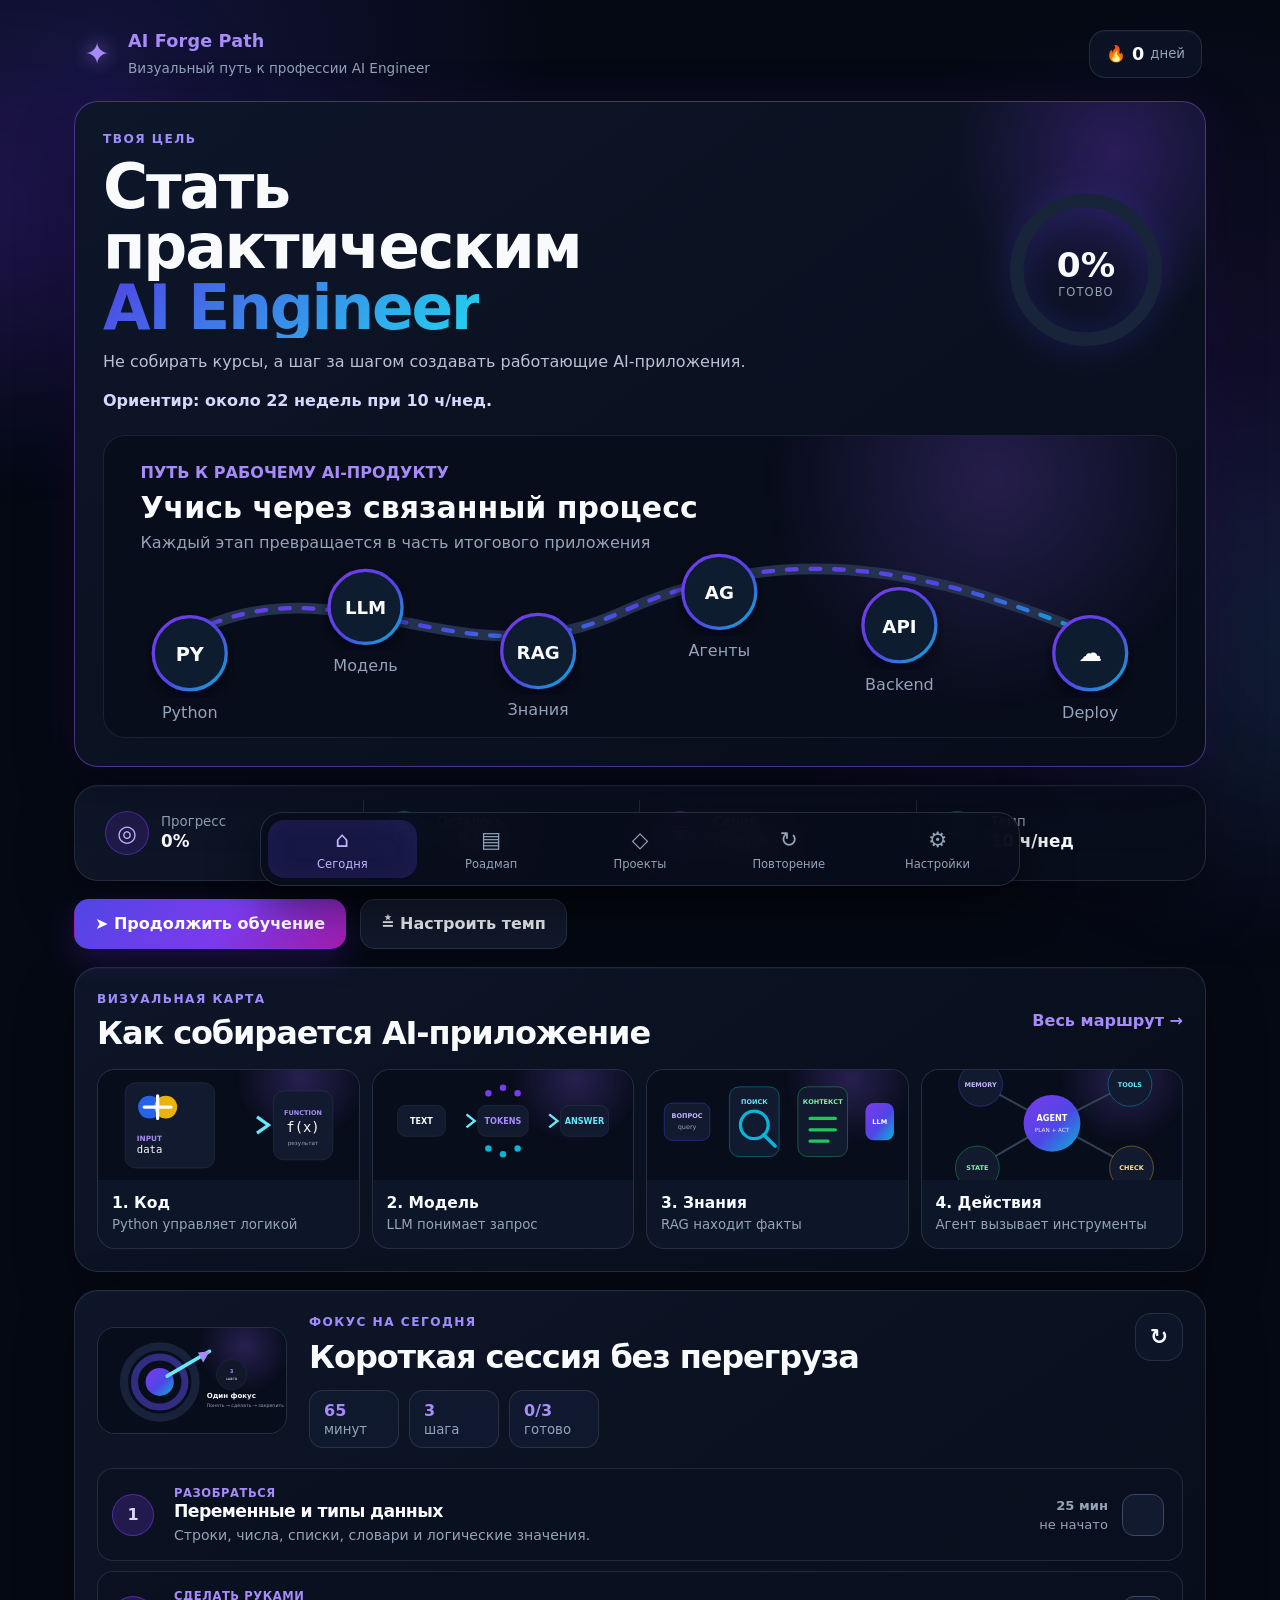
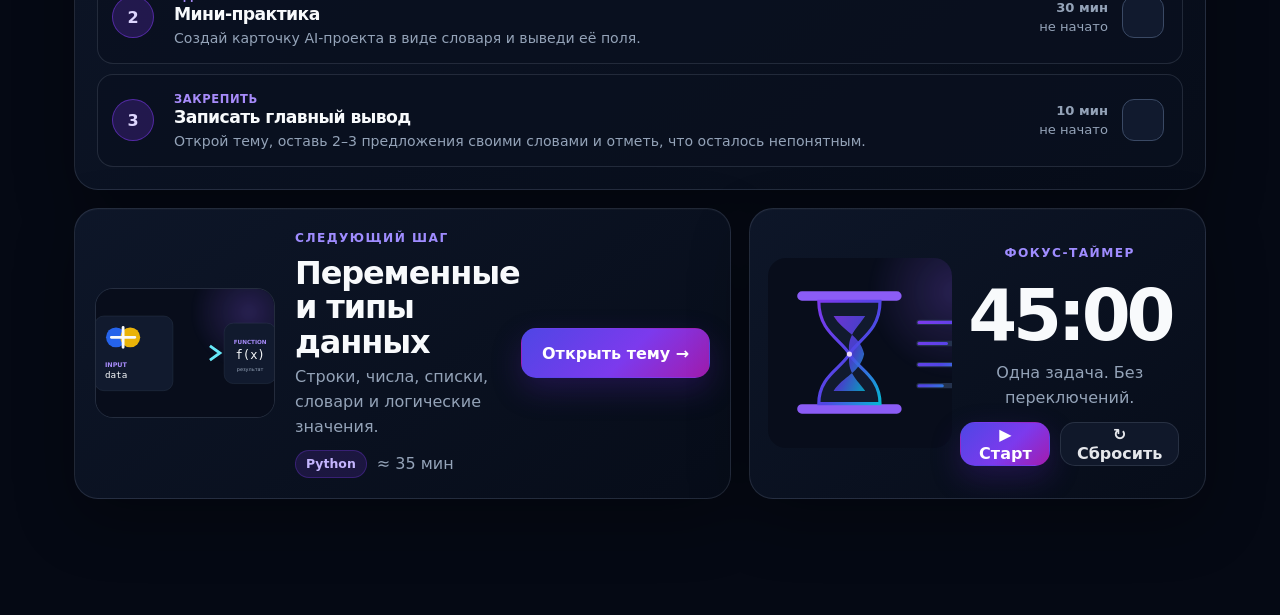
==== index.html @ f365aa96 "Add files via upload" ====
<!doctype html>
<html lang="ru">
<head>
  <meta charset="utf-8" />
  <meta name="viewport" content="width=device-width, initial-scale=1, viewport-fit=cover" />
  <meta name="theme-color" content="#070b16" />
  <meta name="description" content="AI Forge Path — визуальная PWA-система обучения AI Engineer: понятные схемы, практика, проекты и прогресс." />
  <meta name="color-scheme" content="dark" />
  <link rel="manifest" href="manifest.json" />
  <link rel="icon" href="icons/icon-192.png" />
  <link rel="apple-touch-icon" href="icons/icon-192.png" />
  <link rel="stylesheet" href="styles.css" />
  <title>AI Forge Path</title>
</head>
<body>
  <div class="ambient ambient-one"></div>
  <div class="ambient ambient-two"></div>

  <div class="app-shell">
    <header class="topbar">
      <div class="brand-lockup">
        <span class="brand-mark" aria-hidden="true">✦</span>
        <div>
          <p class="brand-name">AI Forge Path</p>
          <p class="brand-subtitle">Визуальный путь к профессии AI Engineer</p>
        </div>
      </div>
      <div class="topbar-actions">
        <div class="streak-badge"><span aria-hidden="true">🔥</span><strong id="topStreakValue">0</strong><small>дней</small></div>
        <button id="installBtn" class="icon-btn hidden" type="button" aria-label="Установить приложение" title="Установить приложение">↓</button>
      </div>
    </header>

    <main>
      <section id="dashboard" class="view active" aria-labelledby="dashboardTitle">
        <article class="card hero-card">
          <div class="hero-top">
            <div class="hero-copy">
              <p class="eyebrow">ТВОЯ ЦЕЛЬ</p>
              <h1 id="dashboardTitle">Стать практическим <span>AI Engineer</span></h1>
              <p>Не собирать курсы, а шаг за шагом создавать работающие AI-приложения.</p>
              <p id="paceEstimate" class="pace-estimate"></p>
            </div>
            <div class="progress-orbit" aria-label="Общий прогресс">
              <svg viewBox="0 0 120 120" role="img" aria-hidden="true">
                <defs><linearGradient id="orbitGradient"><stop stop-color="#8b5cf6"/><stop offset="1" stop-color="#22d3ee"/></linearGradient></defs>
                <circle class="orbit-bg" cx="60" cy="60" r="50"></circle>
                <circle id="orbitProgress" class="orbit-progress" cx="60" cy="60" r="50"></circle>
              </svg>
              <div class="orbit-text"><strong id="overallProgress">0%</strong><span>готово</span></div>
            </div>
          </div>
          <figure class="hero-visual infographic-frame">
            <img src="assets/infographics/hero-path.svg" alt="Схема пути: Python, LLM, RAG, агенты, API и деплой" />
          </figure>
        </article>

        <section class="stats-card card" aria-label="Статистика обучения">
          <div class="stat"><span class="stat-icon violet">◎</span><span><small>Прогресс</small><strong id="progressStatValue">0%</strong></span></div>
          <div class="stat"><span class="stat-icon cyan">◷</span><span><small>Осталось</small><strong id="remainingHoursValue">≈ 220 ч</strong></span></div>
          <div class="stat"><span class="stat-icon magenta">▣</span><span><small>Серия</small><strong id="streakValue">0 дней</strong></span></div>
          <div class="stat"><span class="stat-icon green">⌁</span><span><small>Темп</small><strong id="weeklyPaceValue">10 ч/нед</strong></span></div>
        </section>

        <div class="hero-actions">
          <button id="continueBtn" class="btn btn-primary" type="button"><span aria-hidden="true">➤</span> Продолжить обучение</button>
          <button id="openSettingsBtn" class="btn btn-secondary" type="button"><span aria-hidden="true">≛</span> Настроить темп</button>
        </div>

        <section class="visual-overview card" aria-labelledby="visualOverviewTitle">
          <div class="section-heading compact">
            <div><p class="eyebrow">ВИЗУАЛЬНАЯ КАРТА</p><h2 id="visualOverviewTitle">Как собирается AI-приложение</h2></div>
            <button class="text-btn" data-go-view="roadmap" type="button">Весь маршрут →</button>
          </div>
          <div class="concept-strip">
            <button class="concept-card" data-stage-open="python" type="button"><img src="assets/infographics/python.svg" alt="Схема Python"/><span><strong>1. Код</strong><small>Python управляет логикой</small></span></button>
            <button class="concept-card" data-stage-open="llm" type="button"><img src="assets/infographics/llm.svg" alt="Схема работы LLM"/><span><strong>2. Модель</strong><small>LLM понимает запрос</small></span></button>
            <button class="concept-card" data-stage-open="rag" type="button"><img src="assets/infographics/rag.svg" alt="Схема RAG"/><span><strong>3. Знания</strong><small>RAG находит факты</small></span></button>
            <button class="concept-card" data-stage-open="agents" type="button"><img src="assets/infographics/agents.svg" alt="Схема AI-агента"/><span><strong>4. Действия</strong><small>Агент вызывает инструменты</small></span></button>
          </div>
        </section>

        <section class="focus-section card" aria-labelledby="focusTitle">
          <div class="focus-intro">
            <img src="assets/infographics/focus-target.svg" alt="Мишень: понять, сделать и закрепить" />
            <div>
              <p class="eyebrow">ФОКУС НА СЕГОДНЯ</p>
              <h2 id="focusTitle">Короткая сессия без перегруза</h2>
              <div class="focus-metrics">
                <span><b id="todayMinutesValue">45</b><small>минут</small></span>
                <span><b id="todayStepsValue">3</b><small>шага</small></span>
                <span><b id="todayDoneValue">0/3</b><small>готово</small></span>
              </div>
            </div>
            <button id="refreshPlanBtn" class="icon-btn refresh-btn" type="button" aria-label="Обновить план" title="Обновить план">↻</button>
          </div>
          <div id="todayPlan" class="task-list" aria-live="polite"></div>
        </section>

        <div class="dashboard-grid">
          <article class="card next-card">
            <div class="next-visual"><img id="nextTopicImage" src="assets/infographics/python.svg" alt="Инфографика следующего этапа" /></div>
            <div class="next-copy">
              <p class="eyebrow">СЛЕДУЮЩИЙ ШАГ</p>
              <h2 id="nextTopicTitle">Загрузка…</h2>
              <p id="nextTopicSummary"></p>
              <div class="meta-row"><span id="nextTopicStage" class="pill"></span><span id="nextTopicEstimate" class="muted"></span></div>
            </div>
            <button id="nextTopicBtn" class="btn btn-primary" type="button">Открыть тему →</button>
          </article>

          <article class="card timer-card">
            <img src="assets/infographics/timer-hourglass.svg" alt="Визуальный фокус-таймер" />
            <div class="timer-content">
              <p class="eyebrow">ФОКУС-ТАЙМЕР</p>
              <div id="timerDisplay" class="timer-display">45:00</div>
              <p class="muted">Одна задача. Без переключений.</p>
              <div class="timer-actions"><button id="timerStartBtn" class="btn btn-primary" type="button">▶ Старт</button><button id="timerResetBtn" class="btn btn-secondary" type="button">↻ Сбросить</button></div>
            </div>
          </article>
        </div>
      </section>

      <section id="roadmap" class="view" aria-labelledby="roadmapTitle">
        <div class="section-heading sticky-heading">
          <div><p class="eyebrow">11 ЭТАПОВ · 55 ТЕМ</p><h1 id="roadmapTitle">Учебный маршрут</h1><p class="section-copy">Каждый этап сначала показан схемой, затем закрепляется практикой.</p></div>
          <div class="segmented" role="group" aria-label="Режим обучения"><button class="mode-btn active" data-mode="sequential" type="button">По порядку</button><button class="mode-btn" data-mode="project" type="button">Через проекты</button></div>
        </div>
        <div id="roadmapList" class="roadmap-list"></div>
      </section>

      <section id="projects" class="view" aria-labelledby="projectsTitle">
        <div class="section-heading">
          <div><p class="eyebrow">ПОРТФОЛИО</p><h1 id="projectsTitle">6 проектов вместо бесконечной теории</h1><p class="section-copy">Проект считается готовым, когда его можно показать, запустить и объяснить.</p></div>
        </div>
        <figure class="projects-banner infographic-frame"><img src="assets/infographics/projects.svg" alt="Примеры проектов: чат-бот, PDF RAG и AI-агент" /></figure>
        <div id="projectsGrid" class="project-grid"></div>
      </section>

      <section id="review" class="view" aria-labelledby="reviewTitle">
        <div class="section-heading"><div><p class="eyebrow">ЗАКРЕПЛЕНИЕ</p><h1 id="reviewTitle">Быстрая проверка знаний</h1><p class="section-copy">Короткие вопросы помогают увидеть, что уже понятно, а что нужно повторить.</p></div></div>
        <article id="quizCard" class="card quiz-card"></article>
        <article class="card notes-overview"><div class="section-heading compact"><div><p class="eyebrow">МОИ ЗАМЕТКИ</p><h2>Главные выводы своими словами</h2></div></div><div id="notesList" class="notes-list"></div></article>
      </section>

      <section id="settings" class="view" aria-labelledby="settingsTitle">
        <div class="section-heading"><div><p class="eyebrow">ПЕРСОНАЛИЗАЦИЯ</p><h1 id="settingsTitle">Темп и данные</h1></div></div>
        <div class="settings-grid">
          <article class="card form-card">
            <label for="weeklyHours">Часов в неделю</label><div class="range-row"><input id="weeklyHours" type="range" min="3" max="25" step="1" /><strong id="weeklyHoursValue">10 ч</strong></div>
            <label for="sessionLength">Длина учебной сессии</label><select id="sessionLength"><option value="25">25 минут</option><option value="45">45 минут</option><option value="60">60 минут</option><option value="90">90 минут</option></select>
            <label for="learningGoal">Главный результат</label><select id="learningGoal"><option value="builder">Самостоятельно собирать AI-приложения</option><option value="job">Подготовиться к работе AI Engineer</option><option value="automation">Автоматизировать бизнес-процессы</option><option value="freelance">Выполнять коммерческие AI-заказы</option></select>
            <button id="saveSettingsBtn" class="btn btn-primary full" type="button">Сохранить настройки</button>
          </article>
          <article class="card data-card"><p class="eyebrow">РЕЗЕРВНАЯ КОПИЯ</p><h2>Прогресс хранится на устройстве</h2><p class="muted">Экспортируй данные, чтобы перенести их на другой телефон или компьютер.</p><div class="stacked-actions"><button id="exportBtn" class="btn btn-secondary full" type="button">Экспортировать прогресс</button><label class="btn btn-secondary full file-label">Импортировать прогресс<input id="importInput" type="file" accept="application/json" hidden /></label><button id="resetBtn" class="btn btn-danger full" type="button">Сбросить всё</button></div></article>
        </div>
      </section>
    </main>

    <nav class="bottom-nav" aria-label="Главная навигация">
      <button class="nav-btn active" data-view="dashboard" type="button"><span>⌂</span><small>Сегодня</small></button>
      <button class="nav-btn" data-view="roadmap" type="button"><span>▤</span><small>Роадмап</small></button>
      <button class="nav-btn" data-view="projects" type="button"><span>◇</span><small>Проекты</small></button>
      <button class="nav-btn" data-view="review" type="button"><span>↻</span><small>Повторение</small></button>
      <button class="nav-btn" data-view="settings" type="button"><span>⚙</span><small>Настройки</small></button>
    </nav>
  </div>

  <dialog id="topicDialog" class="topic-dialog"><form method="dialog"><button class="dialog-close" value="close" aria-label="Закрыть">×</button></form><div id="topicDialogContent"></div></dialog>
  <div id="toast" class="toast" role="status" aria-live="polite"></div>
  <script src="app.js" defer></script>
</body>
</html>
---- styles.css ----
:root {
  color-scheme: dark;
  --bg: #050914;
  --bg-soft: #080d1b;
  --surface: rgba(12, 19, 35, 0.92);
  --surface-strong: #0d1528;
  --surface-2: #111b31;
  --surface-3: #17223a;
  --text: #f8fafc;
  --muted: #94a3b8;
  --muted-strong: #b8c2d4;
  --line: rgba(148, 163, 184, 0.18);
  --line-strong: rgba(139, 92, 246, 0.44);
  --primary: #7c3aed;
  --primary-light: #a78bfa;
  --indigo: #4f46e5;
  --cyan: #22d3ee;
  --green: #22c55e;
  --yellow: #fbbf24;
  --danger: #fb7185;
  --gradient: linear-gradient(135deg, #4f46e5 0%, #7c3aed 56%, #a21caf 100%);
  --gradient-cyan: linear-gradient(135deg, #4f46e5, #22d3ee);
  --shadow: 0 22px 60px rgba(0, 0, 0, 0.32);
  --glow: 0 0 46px rgba(124, 58, 237, 0.18);
  --radius-xl: 30px;
  --radius-lg: 24px;
  --radius-md: 18px;
  --safe-bottom: env(safe-area-inset-bottom, 0px);
}

* { box-sizing: border-box; }
html { scroll-behavior: smooth; background: var(--bg); }
body {
  margin: 0;
  min-width: 320px;
  min-height: 100vh;
  background:
    radial-gradient(circle at 8% 3%, rgba(79, 70, 229, 0.18), transparent 28rem),
    radial-gradient(circle at 92% 22%, rgba(124, 58, 237, 0.14), transparent 30rem),
    var(--bg);
  color: var(--text);
  font-family: Inter, ui-sans-serif, system-ui, -apple-system, BlinkMacSystemFont, "Segoe UI", sans-serif;
  -webkit-font-smoothing: antialiased;
}
button, input, select, textarea { font: inherit; }
button { color: inherit; }
img { display: block; max-width: 100%; }
button:focus-visible, input:focus-visible, select:focus-visible, textarea:focus-visible, [tabindex]:focus-visible {
  outline: 3px solid rgba(34, 211, 238, 0.62);
  outline-offset: 3px;
}

.ambient { position: fixed; pointer-events: none; filter: blur(80px); opacity: .22; z-index: 0; }
.ambient-one { width: 260px; height: 260px; background: #5b21b6; top: 10%; left: -130px; }
.ambient-two { width: 320px; height: 320px; background: #164e63; top: 55%; right: -180px; }

.app-shell { position: relative; z-index: 1; width: min(1180px, 100%); margin: 0 auto; padding: 20px 24px calc(116px + var(--safe-bottom)); }
.topbar { display: flex; align-items: center; justify-content: space-between; gap: 16px; padding: 8px 4px 22px; }
.brand-lockup, .topbar-actions, .hero-actions, .timer-actions, .meta-row, .range-row { display: flex; align-items: center; }
.brand-lockup { gap: 12px; }
.brand-mark { display: grid; place-items: center; width: 38px; height: 38px; color: var(--primary-light); font-size: 30px; text-shadow: 0 0 18px rgba(167, 139, 250, .8); }
.brand-name { margin: 0; color: var(--primary-light); font-weight: 900; font-size: 1.1rem; letter-spacing: .01em; }
.brand-subtitle { margin: 3px 0 0; color: var(--muted); font-size: .85rem; }
.topbar-actions { gap: 10px; }
.streak-badge { display: flex; align-items: center; gap: 6px; min-height: 48px; padding: 0 16px; border: 1px solid var(--line); border-radius: 16px; background: rgba(13, 21, 40, .82); box-shadow: inset 0 1px rgba(255,255,255,.03); }
.streak-badge strong { font-size: 1.1rem; }
.streak-badge small { color: var(--muted); }
.icon-btn { display: grid; place-items: center; width: 48px; height: 48px; padding: 0; border: 1px solid var(--line); border-radius: 16px; background: var(--surface-strong); cursor: pointer; font-weight: 900; font-size: 1.35rem; transition: .2s ease; }
.icon-btn:hover { border-color: var(--line-strong); transform: translateY(-1px); }
.hidden { display: none !important; }

.view { display: none; animation: view-in .28s ease both; }
.view.active { display: block; }
@keyframes view-in { from { opacity: 0; transform: translateY(8px); } to { opacity: 1; transform: none; } }

.card { border: 1px solid var(--line); background: linear-gradient(145deg, rgba(14, 23, 42, .96), rgba(7, 13, 26, .96)); border-radius: var(--radius-lg); box-shadow: var(--shadow), inset 0 1px rgba(255,255,255,.025); }
.hero-card { position: relative; overflow: hidden; padding: 28px; border-color: rgba(139, 92, 246, .48); box-shadow: var(--shadow), 0 0 48px rgba(124, 58, 237, .11); }
.hero-card::after { content: ""; position: absolute; right: -80px; top: -120px; width: 340px; height: 340px; background: radial-gradient(circle, rgba(124,58,237,.28), transparent 68%); pointer-events: none; }
.hero-top { position: relative; z-index: 1; display: grid; grid-template-columns: minmax(0,1fr) 174px; gap: 24px; align-items: center; }
.hero-copy { max-width: 660px; }
.eyebrow { margin: 0 0 8px; color: #9f8cff; font-size: .76rem; font-weight: 900; letter-spacing: .12em; text-transform: uppercase; }
h1, h2, h3, p { overflow-wrap: anywhere; }
h1, h2, h3 { margin-top: 0; letter-spacing: -.035em; }
h1 { margin-bottom: 12px; font-size: clamp(2rem, 4.8vw, 4.35rem); line-height: .98; }
h1 span { display: inline-block; background: var(--gradient-cyan); -webkit-background-clip: text; background-clip: text; color: transparent; }
h2 { margin-bottom: 10px; font-size: clamp(1.45rem, 2.5vw, 2.2rem); line-height: 1.08; }
h3 { margin-bottom: 8px; font-size: 1.08rem; }
p { line-height: 1.55; }
.hero-copy > p:not(.eyebrow) { margin: 0; color: var(--muted-strong); font-size: 1rem; }
.pace-estimate { margin-top: 14px !important; color: #d8d8ff !important; font-weight: 750; }
.progress-orbit { position: relative; width: 166px; aspect-ratio: 1; z-index: 1; }
.progress-orbit svg { width: 100%; transform: rotate(-90deg); filter: drop-shadow(0 0 16px rgba(79,70,229,.35)); }
.orbit-bg, .orbit-progress { fill: none; stroke-width: 10; }
.orbit-bg { stroke: #18243a; }
.orbit-progress { stroke: url(#orbitGradient); stroke-linecap: round; stroke-dasharray: 314.16; stroke-dashoffset: 314.16; transition: stroke-dashoffset .7s ease; }
.orbit-text { position: absolute; inset: 0; display: grid; place-content: center; text-align: center; }
.orbit-text strong { font-size: 2.15rem; }
.orbit-text span { color: var(--muted); text-transform: uppercase; font-size: .72rem; letter-spacing: .09em; }
.infographic-frame { margin: 22px 0 0; overflow: hidden; border: 1px solid rgba(148,163,184,.14); border-radius: 22px; background: #080d1b; }
.hero-visual img { width: 100%; max-height: 276px; object-fit: cover; }

.stats-card { display: grid; grid-template-columns: repeat(4,1fr); gap: 0; margin-top: 18px; padding: 14px 12px; }
.stat { display: flex; align-items: center; gap: 12px; min-height: 66px; padding: 10px 18px; border-right: 1px solid var(--line); }
.stat:last-child { border-right: 0; }
.stat > span:last-child { display: grid; gap: 2px; }
.stat small { color: var(--muted); }
.stat strong { font-size: 1.05rem; }
.stat-icon { display: grid; place-items: center; width: 44px; height: 44px; border-radius: 50%; font-size: 1.4rem; font-weight: 900; }
.stat-icon.violet { background: rgba(124,58,237,.17); color: #c4b5fd; border: 1px solid rgba(124,58,237,.5); }
.stat-icon.cyan { background: rgba(6,182,212,.14); color: #67e8f9; border: 1px solid rgba(6,182,212,.42); }
.stat-icon.magenta { background: rgba(192,38,211,.12); color: #f0abfc; border: 1px solid rgba(192,38,211,.4); }
.stat-icon.green { background: rgba(34,197,94,.12); color: #86efac; border: 1px solid rgba(34,197,94,.4); }

.hero-actions { gap: 14px; margin: 18px 0; }
.btn { min-height: 50px; padding: 0 20px; border: 1px solid transparent; border-radius: 15px; cursor: pointer; font-weight: 850; transition: transform .18s ease, filter .18s ease, border-color .18s ease; }
.btn:hover { transform: translateY(-1px); filter: brightness(1.08); }
.btn:active { transform: translateY(0); }
.btn:disabled { opacity: .5; cursor: not-allowed; }
.btn-primary { color: #fff; background: var(--gradient); box-shadow: 0 12px 30px rgba(91,33,182,.28); }
.btn-secondary { color: #e5e7eb; background: #10182a; border-color: var(--line); }
.btn-danger { color: #fecdd3; background: rgba(159,18,57,.16); border-color: rgba(251,113,133,.36); }
.full { width: 100%; }
.text-btn { padding: 8px 0; border: 0; background: transparent; color: var(--primary-light); cursor: pointer; font-weight: 800; }

.visual-overview { padding: 22px; margin-bottom: 18px; }
.section-heading { display: flex; align-items: flex-end; justify-content: space-between; gap: 18px; margin: 34px 2px 18px; }
.section-heading.compact { align-items: center; margin: 0 0 18px; }
.section-heading h1, .section-heading h2 { margin-bottom: 0; }
.section-copy { color: var(--muted); max-width: 680px; margin: 8px 0 0; }
.concept-strip { display: grid; grid-template-columns: repeat(4,1fr); gap: 12px; }
.concept-card { overflow: hidden; display: grid; grid-template-rows: 110px auto; padding: 0; text-align: left; border: 1px solid var(--line); border-radius: 18px; background: var(--surface-strong); cursor: pointer; transition: .22s ease; }
.concept-card:hover { transform: translateY(-3px); border-color: var(--line-strong); box-shadow: var(--glow); }
.concept-card img { width: 100%; height: 110px; object-fit: cover; }
.concept-card > span { display: grid; gap: 4px; padding: 14px; }
.concept-card strong { font-size: .97rem; }
.concept-card small { color: var(--muted); line-height: 1.35; }

.focus-section { padding: 22px; }
.focus-intro { display: grid; grid-template-columns: 190px minmax(0,1fr) 48px; gap: 22px; align-items: center; }
.focus-intro > img { width: 190px; aspect-ratio: 16/9; object-fit: cover; border-radius: 18px; border: 1px solid var(--line); }
.focus-intro h2 { margin-bottom: 16px; }
.focus-metrics { display: flex; gap: 10px; flex-wrap: wrap; }
.focus-metrics span { min-width: 90px; display: grid; gap: 2px; padding: 10px 14px; border: 1px solid var(--line); border-radius: 14px; background: rgba(17,27,49,.8); }
.focus-metrics b { color: var(--primary-light); }
.focus-metrics small { color: var(--muted); }
.refresh-btn { align-self: start; }
.task-list { display: grid; gap: 10px; margin-top: 20px; }
.task-card { display: grid; grid-template-columns: 48px minmax(0,1fr) auto 46px; gap: 14px; align-items: center; padding: 13px 14px; border: 1px solid var(--line); border-radius: 16px; background: rgba(10,17,32,.74); transition: .2s ease; }
.task-card.completed { opacity: .68; background: rgba(20,83,45,.15); }
.task-card.completed h3 { text-decoration: line-through; }
.task-number { display: grid; place-items: center; width: 42px; height: 42px; border-radius: 50%; color: #ddd6fe; background: rgba(124,58,237,.22); border: 1px solid rgba(124,58,237,.55); font-weight: 900; }
.task-copy h3 { margin: 0 0 4px; }
.task-copy p { margin: 0; color: var(--muted); font-size: .88rem; }
.task-meta { display: grid; justify-items: end; gap: 4px; color: var(--muted); font-size: .82rem; }
.task-kind { color: var(--primary-light); font-weight: 800; font-size: .72rem; letter-spacing: .05em; }
.check-btn { display: grid; place-items: center; width: 42px; height: 42px; border: 1px solid #3a4964; border-radius: 12px; background: #111a2e; color: #fff; cursor: pointer; font-weight: 900; }
.completed .check-btn { background: var(--green); border-color: var(--green); }

.dashboard-grid { display: grid; grid-template-columns: 1.18fr .82fr; gap: 18px; margin-top: 18px; }
.next-card { display: grid; grid-template-columns: 180px minmax(0,1fr) auto; gap: 20px; align-items: center; padding: 20px; }
.next-visual { overflow: hidden; border-radius: 18px; border: 1px solid var(--line); }
.next-visual img { width: 100%; height: 128px; object-fit: cover; }
.next-copy h2 { margin-bottom: 6px; }
.next-copy > p:not(.eyebrow) { color: var(--muted); margin: 0 0 10px; }
.meta-row { gap: 10px; }
.pill, .skill-chip { display: inline-flex; align-items: center; min-height: 28px; padding: 0 10px; border-radius: 999px; color: #c4b5fd; background: rgba(124,58,237,.16); border: 1px solid rgba(124,58,237,.3); font-size: .78rem; font-weight: 800; }
.muted { color: var(--muted); }
.timer-card { display: grid; grid-template-columns: 44% 1fr; align-items: center; overflow: hidden; padding: 18px; }
.timer-card > img { width: 100%; min-height: 190px; object-fit: cover; border-radius: 18px; }
.timer-content { text-align: center; padding: 8px; }
.timer-display { font-size: clamp(2.6rem, 6vw, 4.4rem); font-weight: 900; letter-spacing: -.06em; font-variant-numeric: tabular-nums; }
.timer-content p { margin: 4px 0 12px; }
.timer-actions { justify-content: center; gap: 10px; }
.timer-actions .btn { min-height: 44px; padding: 0 14px; }

.sticky-heading { position: sticky; top: 0; z-index: 8; margin-top: 0; padding: 16px 2px 18px; background: linear-gradient(var(--bg) 72%, transparent); backdrop-filter: blur(10px); }
.segmented { display: inline-grid; grid-template-columns: 1fr 1fr; padding: 4px; border: 1px solid var(--line); border-radius: 15px; background: #0c1426; }
.mode-btn { min-height: 40px; padding: 0 14px; border: 0; border-radius: 11px; background: transparent; color: var(--muted); cursor: pointer; font-weight: 800; }
.mode-btn.active { background: var(--gradient); color: #fff; }
.roadmap-list { display: grid; gap: 14px; }
.stage-card { overflow: hidden; border: 1px solid var(--line); border-radius: 22px; background: rgba(10,17,32,.86); }
.stage-card.open { border-color: rgba(124,58,237,.46); box-shadow: 0 0 34px rgba(124,58,237,.08); }
.stage-header { width: 100%; display: grid; grid-template-columns: 52px 114px minmax(0,1fr) 84px 26px; gap: 16px; align-items: center; padding: 15px; text-align: left; border: 0; background: transparent; cursor: pointer; }
.stage-number { display: grid; place-items: center; width: 44px; height: 44px; border-radius: 50%; color: #ddd6fe; background: rgba(124,58,237,.18); border: 1px solid rgba(124,58,237,.48); font-weight: 900; }
.stage-thumb { overflow: hidden; border-radius: 14px; border: 1px solid var(--line); }
.stage-thumb img { width: 114px; height: 72px; object-fit: cover; }
.stage-title h2 { margin: 0 0 4px; font-size: 1.2rem; }
.stage-title p { margin: 0; color: var(--muted); font-size: .86rem; }
.stage-progress { display: grid; justify-items: end; gap: 4px; }
.stage-progress strong { font-size: 1.1rem; }
.stage-progress span { color: var(--muted); font-size: .74rem; }
.stage-chevron { color: var(--muted); font-size: 1.25rem; transition: transform .2s ease; }
.stage-card.open .stage-chevron { transform: rotate(180deg); }
.stage-body { display: none; padding: 0 16px 18px; }
.stage-card.open .stage-body { display: block; }
.stage-visual { display: grid; grid-template-columns: minmax(0, 360px) 1fr; gap: 16px; align-items: center; padding: 16px; border: 1px solid var(--line); border-radius: 18px; background: #080e1c; }
.stage-visual img { width: 100%; max-height: 210px; object-fit: cover; border-radius: 14px; }
.outcome { color: var(--muted-strong); line-height: 1.6; }
.outcome strong { display: block; color: var(--text); margin-bottom: 5px; }
.stage-progress-bar { height: 7px; margin-top: 12px; border-radius: 99px; background: #18243a; overflow: hidden; }
.stage-progress-bar span { display: block; height: 100%; background: var(--gradient-cyan); border-radius: inherit; }
.topic-list { display: grid; gap: 8px; margin-top: 12px; }
.topic-row { display: grid; grid-template-columns: 36px minmax(0,1fr) auto; gap: 12px; align-items: center; padding: 12px; border: 1px solid var(--line); border-radius: 14px; background: rgba(17,27,49,.55); cursor: pointer; transition: .18s ease; }
.topic-row:hover { border-color: rgba(124,58,237,.5); transform: translateX(3px); }
.topic-row.done { background: rgba(20,83,45,.14); }
.topic-check { display: grid; place-items: center; width: 30px; height: 30px; border-radius: 9px; border: 1px solid #3a4964; color: #fff; }
.topic-row.done .topic-check { background: var(--green); border-color: var(--green); }
.topic-name, .topic-desc { display: block; }
.topic-name { font-weight: 800; }
.topic-desc { color: var(--muted); margin-top: 3px; font-size: .84rem; }
.topic-time { color: var(--muted); white-space: nowrap; font-size: .82rem; }

.projects-banner { margin: 0 0 18px; }
.projects-banner img { width: 100%; max-height: 260px; object-fit: cover; }
.project-grid { display: grid; grid-template-columns: repeat(3,1fr); gap: 16px; }
.project-card { position: relative; overflow: hidden; display: flex; flex-direction: column; padding: 20px; min-height: 350px; }
.project-card::before { content: ""; position: absolute; inset: 0 auto auto 0; width: 100%; height: 5px; background: var(--gradient-cyan); }
.project-card.complete { border-color: rgba(34,197,94,.55); }
.project-card p:not(.eyebrow) { color: var(--muted); }
.project-card .skills { display: flex; flex-wrap: wrap; gap: 7px; margin: 8px 0 12px; }
.project-card details { color: var(--muted-strong); }
.project-card summary { color: var(--text); cursor: pointer; font-weight: 800; }
.project-card li { margin: 7px 0; }
.project-card footer { margin-top: auto; padding-top: 18px; }
.project-number { position: absolute; top: 16px; right: 18px; color: rgba(167,139,250,.25); font-size: 3rem; font-weight: 950; }

.quiz-card, .notes-overview, .form-card, .data-card { padding: 24px; }
.quiz-card { max-width: 800px; margin: 0 auto 18px; }
.answer-list { display: grid; gap: 10px; margin-top: 18px; }
.answer-btn { min-height: 54px; padding: 12px 16px; text-align: left; border: 1px solid var(--line); border-radius: 14px; background: #111a2e; cursor: pointer; transition: .18s ease; }
.answer-btn:hover:not(:disabled) { border-color: var(--line-strong); transform: translateX(3px); }
.answer-btn.correct { border-color: rgba(34,197,94,.7); background: rgba(20,83,45,.28); }
.answer-btn.wrong { border-color: rgba(251,113,133,.65); background: rgba(159,18,57,.22); }
.quiz-feedback { margin-top: 16px; padding: 14px; border-radius: 14px; background: rgba(79,70,229,.13); color: var(--muted-strong); }
.notes-list { display: grid; gap: 10px; }
.note-item { padding: 14px; border: 1px solid var(--line); border-radius: 14px; background: #0f182b; }
.note-item p { color: var(--muted); margin: 6px 0 0; white-space: pre-wrap; }
.empty-state { padding: 30px; text-align: center; color: var(--muted); border: 1px dashed var(--line); border-radius: 16px; }

.settings-grid { display: grid; grid-template-columns: 1fr 1fr; gap: 18px; }
.form-card, .data-card { display: grid; align-content: start; gap: 13px; }
.form-card label { color: var(--muted-strong); font-weight: 800; }
.range-row { gap: 14px; }
.range-row input { flex: 1; accent-color: var(--primary); }
select, textarea { width: 100%; border: 1px solid var(--line); border-radius: 13px; background: #0b1426; color: var(--text); }
select { min-height: 50px; padding: 0 13px; }
.stacked-actions { display: grid; gap: 10px; margin-top: 10px; }
.file-label { display: grid; place-items: center; }

.bottom-nav { position: fixed; z-index: 20; left: 50%; bottom: max(14px, var(--safe-bottom)); transform: translateX(-50%); display: grid; grid-template-columns: repeat(5,1fr); width: min(760px, calc(100% - 28px)); padding: 7px; border: 1px solid rgba(148,163,184,.22); border-radius: 22px; background: rgba(8, 13, 27, .91); box-shadow: 0 16px 48px rgba(0,0,0,.55); backdrop-filter: blur(18px); }
.nav-btn { display: grid; place-items: center; gap: 3px; min-height: 58px; padding: 6px; border: 0; border-radius: 16px; background: transparent; color: var(--muted); cursor: pointer; }
.nav-btn span { font-size: 1.35rem; }
.nav-btn small { font-size: .72rem; }
.nav-btn.active { color: #c4b5fd; background: rgba(79,70,229,.2); box-shadow: inset 0 0 24px rgba(124,58,237,.08); }

.topic-dialog { width: min(780px, calc(100% - 28px)); max-height: 91vh; padding: 0; border: 1px solid rgba(139,92,246,.5); border-radius: 26px; background: #080e1c; color: var(--text); box-shadow: 0 35px 100px rgba(0,0,0,.72); }
.topic-dialog::backdrop { background: rgba(1,4,12,.82); backdrop-filter: blur(10px); }
.topic-dialog form { position: sticky; z-index: 2; top: 0; display: flex; justify-content: flex-end; height: 0; }
.dialog-close { width: 44px; height: 44px; margin: 14px; border: 1px solid var(--line); border-radius: 14px; background: rgba(17,27,49,.95); color: var(--text); cursor: pointer; font-size: 1.4rem; }
.dialog-content { padding: 26px; }
.dialog-visual { overflow: hidden; margin: 0 0 22px; border: 1px solid var(--line); border-radius: 20px; }
.dialog-visual img { width: 100%; max-height: 280px; object-fit: cover; }
.dialog-content > h2 { padding-right: 50px; font-size: 2rem; }
.dialog-section { margin-top: 18px; padding: 16px; border: 1px solid var(--line); border-radius: 16px; background: rgba(17,27,49,.55); }
.dialog-section h3 { margin-bottom: 8px; }
.dialog-section p { margin: 0; color: var(--muted-strong); }
.practice-box { border-color: rgba(34,211,238,.3); background: rgba(8,47,73,.18); }
.topic-notes { min-height: 120px; padding: 13px; resize: vertical; }
.dialog-actions { display: flex; justify-content: flex-end; gap: 10px; margin-top: 18px; }

.toast { position: fixed; z-index: 40; left: 50%; bottom: 108px; transform: translate(-50%, 18px); padding: 12px 18px; border: 1px solid var(--line-strong); border-radius: 14px; background: #111a2e; color: #fff; box-shadow: var(--shadow); opacity: 0; pointer-events: none; transition: .2s ease; }
.toast.show { opacity: 1; transform: translate(-50%, 0); }

@media (max-width: 900px) {
  .concept-strip { grid-template-columns: repeat(2,1fr); }
  .dashboard-grid, .settings-grid { grid-template-columns: 1fr; }
  .project-grid { grid-template-columns: repeat(2,1fr); }
  .next-card { grid-template-columns: 160px minmax(0,1fr); }
  .next-card > .btn { grid-column: 1 / -1; }
}

@media (max-width: 680px) {
  .app-shell { padding: 12px 12px calc(104px + var(--safe-bottom)); }
  .topbar { padding-bottom: 14px; }
  .brand-subtitle { display: none; }
  .brand-name { font-size: 1rem; }
  .brand-mark { width: 30px; height: 30px; font-size: 24px; }
  .streak-badge { min-height: 42px; padding: 0 11px; }
  .topbar .icon-btn { width: 42px; height: 42px; }
  .hero-card { padding: 18px; border-radius: 22px; }
  .hero-top { grid-template-columns: minmax(0,1fr) 116px; gap: 10px; }
  h1 { font-size: clamp(2rem, 10vw, 3rem); }
  .hero-copy > p:not(.eyebrow) { font-size: .9rem; }
  .pace-estimate { font-size: .82rem !important; }
  .progress-orbit { width: 116px; }
  .orbit-text strong { font-size: 1.5rem; }
  .hero-visual { margin-top: 16px; }
  .hero-visual img { min-height: 190px; object-fit: cover; object-position: center; }
  .stats-card { grid-template-columns: repeat(2,1fr); padding: 8px; }
  .stat { min-height: 64px; padding: 8px; border-right: 0; border-bottom: 1px solid var(--line); }
  .stat:nth-child(odd) { border-right: 1px solid var(--line); }
  .stat:nth-last-child(-n+2) { border-bottom: 0; }
  .stat-icon { width: 38px; height: 38px; font-size: 1.1rem; }
  .stat small { font-size: .72rem; }
  .stat strong { font-size: .92rem; }
  .hero-actions { display: grid; grid-template-columns: 1fr; gap: 9px; }
  .btn { min-height: 48px; }
  .visual-overview, .focus-section { padding: 15px; }
  .section-heading { align-items: flex-start; margin-top: 26px; }
  .section-heading.compact { align-items: flex-start; }
  .section-heading .text-btn { display: none; }
  .concept-strip { display: flex; overflow-x: auto; scroll-snap-type: x mandatory; gap: 10px; padding-bottom: 4px; }
  .concept-card { flex: 0 0 72%; scroll-snap-align: start; }
  .focus-intro { grid-template-columns: 108px minmax(0,1fr) 42px; gap: 10px; }
  .focus-intro > img { width: 108px; height: 100px; }
  .focus-intro h2 { font-size: 1.15rem; }
  .focus-metrics { gap: 6px; }
  .focus-metrics span { min-width: 66px; padding: 7px 9px; }
  .refresh-btn { width: 42px; height: 42px; }
  .task-card { grid-template-columns: 40px minmax(0,1fr) 40px; gap: 10px; }
  .task-meta { grid-column: 2; grid-row: 2; justify-items: start; display: flex; gap: 10px; }
  .check-btn { grid-column: 3; grid-row: 1 / span 2; width: 38px; height: 38px; }
  .task-copy p { font-size: .8rem; }
  .next-card { grid-template-columns: 100px minmax(0,1fr); padding: 15px; gap: 12px; }
  .next-visual img { height: 112px; }
  .next-copy h2 { font-size: 1.17rem; }
  .next-copy > p:not(.eyebrow) { display: none; }
  .timer-card { grid-template-columns: 38% 1fr; padding: 12px; }
  .timer-card > img { min-height: 165px; }
  .timer-display { font-size: 2.5rem; }
  .timer-content .muted { font-size: .78rem; }
  .timer-actions { display: grid; grid-template-columns: 1fr; }
  .timer-actions .btn { min-height: 40px; }
  .sticky-heading { display: grid; align-items: start; gap: 12px; }
  .segmented { width: 100%; }
  .stage-header { grid-template-columns: 42px 78px minmax(0,1fr) 24px; gap: 10px; padding: 11px; }
  .stage-number { width: 38px; height: 38px; }
  .stage-thumb img { width: 78px; height: 58px; }
  .stage-progress { display: none; }
  .stage-title h2 { font-size: 1rem; }
  .stage-title p { font-size: .75rem; }
  .stage-visual { grid-template-columns: 1fr; padding: 10px; }
  .stage-visual img { max-height: 180px; }
  .topic-row { grid-template-columns: 34px minmax(0,1fr); }
  .topic-time { grid-column: 2; }
  .project-grid { grid-template-columns: 1fr; }
  .project-card { min-height: 310px; }
  .settings-grid { gap: 12px; }
  .form-card, .data-card, .quiz-card, .notes-overview { padding: 18px; }
  .bottom-nav { width: calc(100% - 18px); bottom: max(8px, var(--safe-bottom)); padding: 5px; border-radius: 19px; }
  .nav-btn { min-height: 54px; }
  .nav-btn span { font-size: 1.17rem; }
  .nav-btn small { font-size: .64rem; }
  .dialog-content { padding: 18px; }
  .dialog-content > h2 { font-size: 1.55rem; }
  .dialog-actions { display: grid; grid-template-columns: 1fr; }
}

@media (max-width: 420px) {
  .hero-top { grid-template-columns: 1fr 98px; }
  .progress-orbit { width: 98px; }
  .focus-intro { grid-template-columns: 80px minmax(0,1fr) 36px; }
  .focus-intro > img { width: 80px; height: 82px; }
  .focus-metrics span { min-width: 58px; padding: 6px 7px; }
  .focus-metrics small { font-size: .68rem; }
  .next-card { grid-template-columns: 86px minmax(0,1fr); }
  .next-visual img { height: 100px; }
  .timer-card { grid-template-columns: 1fr; }
  .timer-card > img { height: 135px; min-height: 0; }
}

@media (prefers-reduced-motion: reduce) {
  *, *::before, *::after { scroll-behavior: auto !important; animation-duration: .01ms !important; transition-duration: .01ms !important; }
}

/* Keep headings readable on narrow screens without splitting words. */
h1, h2, h3 { overflow-wrap: normal; word-break: normal; hyphens: none; }
@media (max-width: 680px) {
  .hero-copy h1 { font-size: clamp(1.78rem, 8.4vw, 2.25rem); line-height: 1.02; }
}
.hero-visual { overflow-x: auto; scrollbar-width: thin; scrollbar-color: rgba(124,58,237,.55) transparent; }
.hero-visual img { width: 100%; height: auto; max-height: none; min-width: 720px; object-fit: contain; }
@media (max-width: 680px) {
  .hero-visual img { width: 720px; min-width: 720px; min-height: 0; height: auto; object-fit: contain; }
}
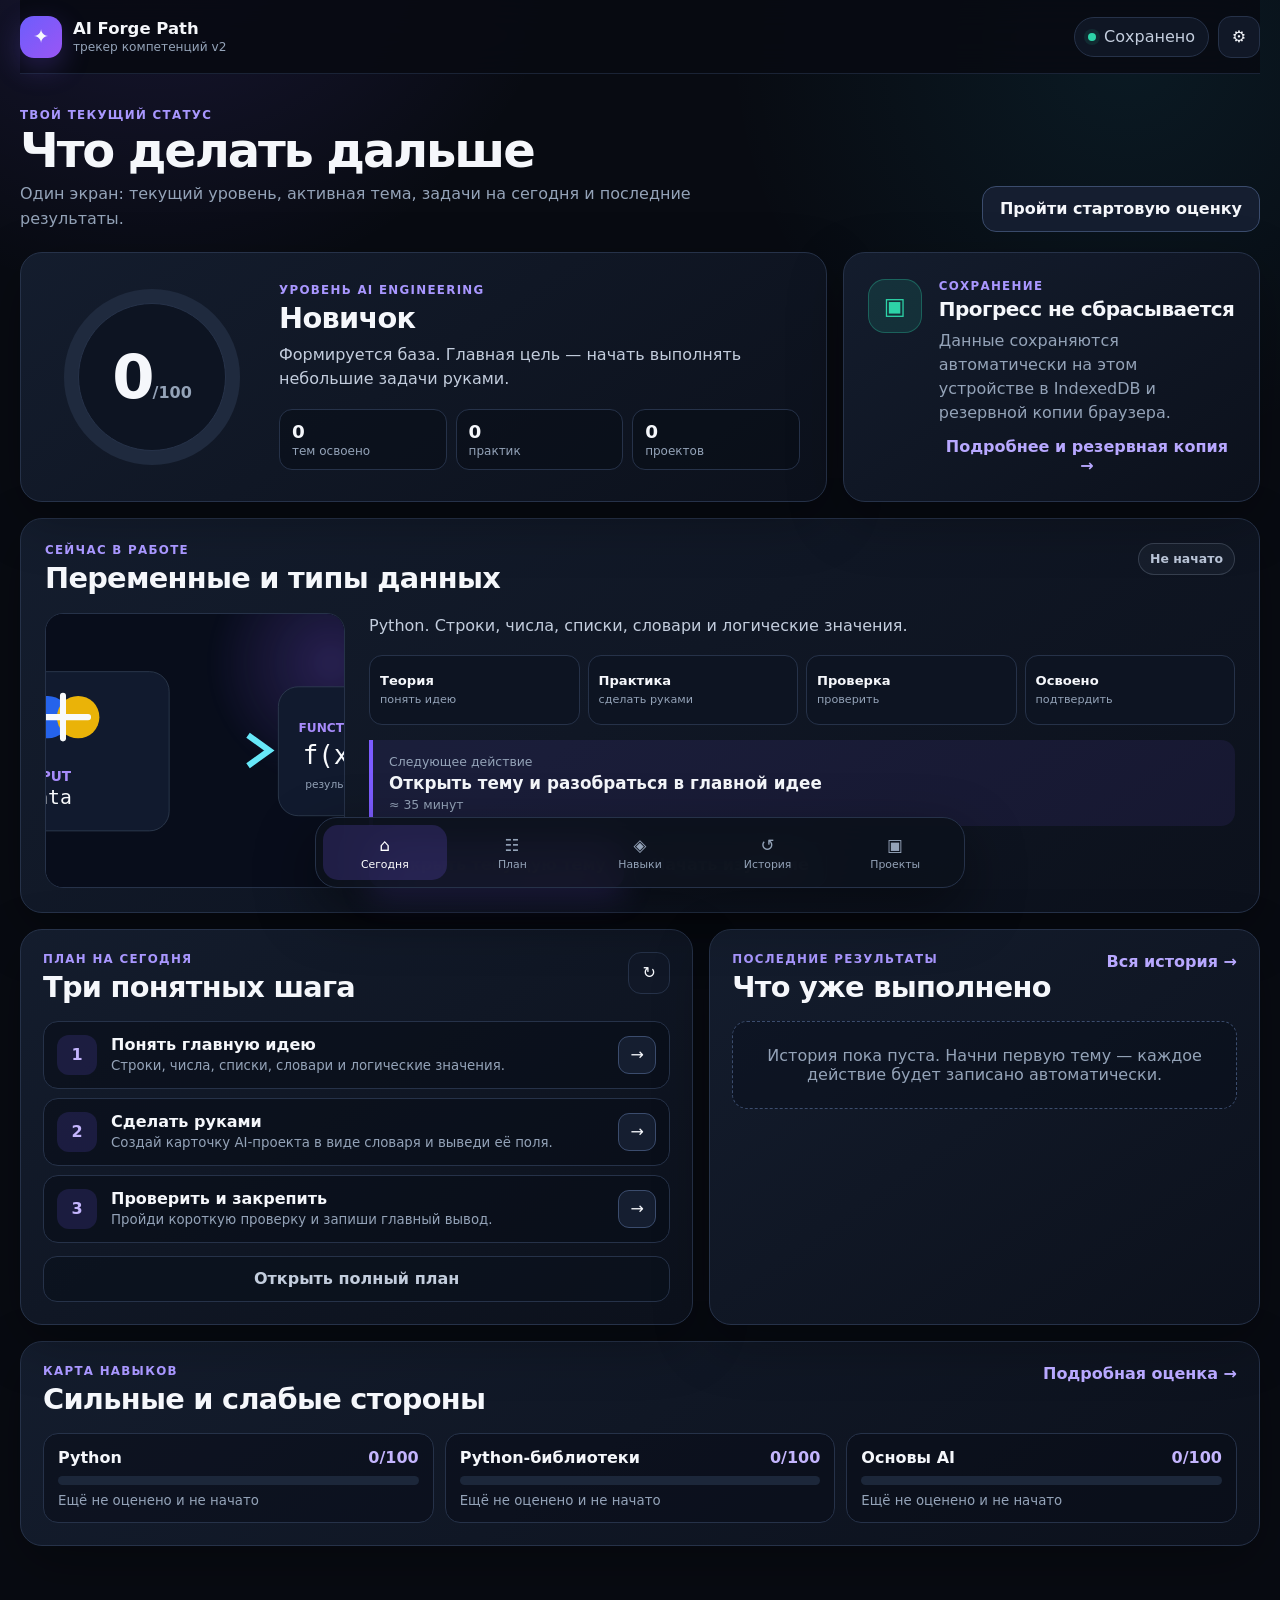
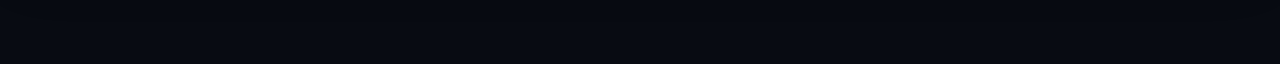
==== commit 247077fa: "Release AI Forge Path v2" ====
--- a/index.html
+++ b/index.html
@@ -3,171 +3,204 @@
 <head>
   <meta charset="utf-8" />
   <meta name="viewport" content="width=device-width, initial-scale=1, viewport-fit=cover" />
-  <meta name="theme-color" content="#070b16" />
-  <meta name="description" content="AI Forge Path — визуальная PWA-система обучения AI Engineer: понятные схемы, практика, проекты и прогресс." />
+  <meta name="theme-color" content="#080b12" />
+  <meta name="description" content="AI Forge Path v2 — понятный трекер навыков, практики и прогресса AI Engineer." />
   <meta name="color-scheme" content="dark" />
   <link rel="manifest" href="manifest.json" />
   <link rel="icon" href="icons/icon-192.png" />
   <link rel="apple-touch-icon" href="icons/icon-192.png" />
   <link rel="stylesheet" href="styles.css" />
-  <title>AI Forge Path</title>
+  <title>AI Forge Path v2</title>
 </head>
 <body>
-  <div class="ambient ambient-one"></div>
-  <div class="ambient ambient-two"></div>
-
   <div class="app-shell">
     <header class="topbar">
-      <div class="brand-lockup">
-        <span class="brand-mark" aria-hidden="true">✦</span>
-        <div>
-          <p class="brand-name">AI Forge Path</p>
-          <p class="brand-subtitle">Визуальный путь к профессии AI Engineer</p>
-        </div>
-      </div>
-      <div class="topbar-actions">
-        <div class="streak-badge"><span aria-hidden="true">🔥</span><strong id="topStreakValue">0</strong><small>дней</small></div>
-        <button id="installBtn" class="icon-btn hidden" type="button" aria-label="Установить приложение" title="Установить приложение">↓</button>
+      <button class="brand" type="button" data-view-target="today" aria-label="На главную">
+        <span class="brand-mark">✦</span>
+        <span><strong>AI Forge Path</strong><small>трекер компетенций v2</small></span>
+      </button>
+      <div class="top-actions">
+        <button id="storageStatusBtn" class="save-status" type="button" title="Где хранится прогресс">
+          <span class="save-dot"></span><span id="saveStatusText">Загрузка…</span>
+        </button>
+        <button id="installBtn" class="icon-btn hidden" type="button" aria-label="Установить приложение">↓</button>
+        <button id="settingsBtn" class="icon-btn" type="button" aria-label="Настройки">⚙</button>
       </div>
     </header>
 
     <main>
-      <section id="dashboard" class="view active" aria-labelledby="dashboardTitle">
-        <article class="card hero-card">
-          <div class="hero-top">
-            <div class="hero-copy">
-              <p class="eyebrow">ТВОЯ ЦЕЛЬ</p>
-              <h1 id="dashboardTitle">Стать практическим <span>AI Engineer</span></h1>
-              <p>Не собирать курсы, а шаг за шагом создавать работающие AI-приложения.</p>
-              <p id="paceEstimate" class="pace-estimate"></p>
-            </div>
-            <div class="progress-orbit" aria-label="Общий прогресс">
-              <svg viewBox="0 0 120 120" role="img" aria-hidden="true">
-                <defs><linearGradient id="orbitGradient"><stop stop-color="#8b5cf6"/><stop offset="1" stop-color="#22d3ee"/></linearGradient></defs>
-                <circle class="orbit-bg" cx="60" cy="60" r="50"></circle>
-                <circle id="orbitProgress" class="orbit-progress" cx="60" cy="60" r="50"></circle>
-              </svg>
-              <div class="orbit-text"><strong id="overallProgress">0%</strong><span>готово</span></div>
-            </div>
-          </div>
-          <figure class="hero-visual infographic-frame">
-            <img src="assets/infographics/hero-path.svg" alt="Схема пути: Python, LLM, RAG, агенты, API и деплой" />
-          </figure>
-        </article>
-
-        <section class="stats-card card" aria-label="Статистика обучения">
-          <div class="stat"><span class="stat-icon violet">◎</span><span><small>Прогресс</small><strong id="progressStatValue">0%</strong></span></div>
-          <div class="stat"><span class="stat-icon cyan">◷</span><span><small>Осталось</small><strong id="remainingHoursValue">≈ 220 ч</strong></span></div>
-          <div class="stat"><span class="stat-icon magenta">▣</span><span><small>Серия</small><strong id="streakValue">0 дней</strong></span></div>
-          <div class="stat"><span class="stat-icon green">⌁</span><span><small>Темп</small><strong id="weeklyPaceValue">10 ч/нед</strong></span></div>
-        </section>
-
-        <div class="hero-actions">
-          <button id="continueBtn" class="btn btn-primary" type="button"><span aria-hidden="true">➤</span> Продолжить обучение</button>
-          <button id="openSettingsBtn" class="btn btn-secondary" type="button"><span aria-hidden="true">≛</span> Настроить темп</button>
-        </div>
-
-        <section class="visual-overview card" aria-labelledby="visualOverviewTitle">
-          <div class="section-heading compact">
-            <div><p class="eyebrow">ВИЗУАЛЬНАЯ КАРТА</p><h2 id="visualOverviewTitle">Как собирается AI-приложение</h2></div>
-            <button class="text-btn" data-go-view="roadmap" type="button">Весь маршрут →</button>
-          </div>
-          <div class="concept-strip">
-            <button class="concept-card" data-stage-open="python" type="button"><img src="assets/infographics/python.svg" alt="Схема Python"/><span><strong>1. Код</strong><small>Python управляет логикой</small></span></button>
-            <button class="concept-card" data-stage-open="llm" type="button"><img src="assets/infographics/llm.svg" alt="Схема работы LLM"/><span><strong>2. Модель</strong><small>LLM понимает запрос</small></span></button>
-            <button class="concept-card" data-stage-open="rag" type="button"><img src="assets/infographics/rag.svg" alt="Схема RAG"/><span><strong>3. Знания</strong><small>RAG находит факты</small></span></button>
-            <button class="concept-card" data-stage-open="agents" type="button"><img src="assets/infographics/agents.svg" alt="Схема AI-агента"/><span><strong>4. Действия</strong><small>Агент вызывает инструменты</small></span></button>
-          </div>
-        </section>
-
-        <section class="focus-section card" aria-labelledby="focusTitle">
-          <div class="focus-intro">
-            <img src="assets/infographics/focus-target.svg" alt="Мишень: понять, сделать и закрепить" />
+      <section id="today" class="view active" aria-labelledby="todayTitle">
+        <div class="page-heading">
+          <div>
+            <p class="eyebrow">ТВОЙ ТЕКУЩИЙ СТАТУС</p>
+            <h1 id="todayTitle">Что делать дальше</h1>
+            <p>Один экран: текущий уровень, активная тема, задачи на сегодня и последние результаты.</p>
+          </div>
+          <button id="runAssessmentBtn" class="btn btn-secondary" type="button">Пройти стартовую оценку</button>
+        </div>
+
+        <section class="overview-grid">
+          <article class="card level-card">
+            <div class="score-ring" id="overallScoreRing" aria-label="Уровень владения AI Engineering">
+              <div><strong id="overallScore">0</strong><span>/100</span></div>
+            </div>
+            <div class="level-copy">
+              <p class="eyebrow">УРОВЕНЬ AI ENGINEERING</p>
+              <h2 id="levelName">Новичок</h2>
+              <p id="levelExplanation">Оценка появится после стартовой диагностики и первых практических действий.</p>
+              <div class="evidence-row">
+                <span><b id="evidenceTopics">0</b><small>тем освоено</small></span>
+                <span><b id="evidencePractice">0</b><small>практик</small></span>
+                <span><b id="evidenceProjects">0</b><small>проектов</small></span>
+              </div>
+            </div>
+          </article>
+
+          <article class="card storage-card">
+            <div class="storage-icon">▣</div>
             <div>
-              <p class="eyebrow">ФОКУС НА СЕГОДНЯ</p>
-              <h2 id="focusTitle">Короткая сессия без перегруза</h2>
-              <div class="focus-metrics">
-                <span><b id="todayMinutesValue">45</b><small>минут</small></span>
-                <span><b id="todayStepsValue">3</b><small>шага</small></span>
-                <span><b id="todayDoneValue">0/3</b><small>готово</small></span>
+              <p class="eyebrow">СОХРАНЕНИЕ</p>
+              <h2>Прогресс не сбрасывается</h2>
+              <p>Данные сохраняются автоматически на этом устройстве в IndexedDB и резервной копии браузера.</p>
+              <button class="text-btn" type="button" id="openDataSettingsBtn">Подробнее и резервная копия →</button>
+            </div>
+          </article>
+        </section>
+
+        <section class="card current-card" aria-labelledby="currentTitle">
+          <div class="section-head">
+            <div>
+              <p class="eyebrow">СЕЙЧАС В РАБОТЕ</p>
+              <h2 id="currentTitle">Выбираем следующую тему…</h2>
+            </div>
+            <span id="currentStatusBadge" class="status-badge status-not_started">Не начато</span>
+          </div>
+          <div class="current-layout">
+            <div class="current-visual"><img id="currentVisual" src="assets/infographics/python.svg" alt="Инфографика текущего навыка" /></div>
+            <div class="current-main">
+              <p id="currentSummary" class="current-summary"></p>
+              <div id="statusPipeline" class="status-pipeline" aria-label="Этапы освоения темы"></div>
+              <div class="next-action-box">
+                <span>Следующее действие</span>
+                <strong id="nextActionText">Открыть тему и начать изучение</strong>
+                <small id="nextActionMeta">≈ 35 минут</small>
               </div>
-            </div>
-            <button id="refreshPlanBtn" class="icon-btn refresh-btn" type="button" aria-label="Обновить план" title="Обновить план">↻</button>
-          </div>
-          <div id="todayPlan" class="task-list" aria-live="polite"></div>
-        </section>
-
-        <div class="dashboard-grid">
-          <article class="card next-card">
-            <div class="next-visual"><img id="nextTopicImage" src="assets/infographics/python.svg" alt="Инфографика следующего этапа" /></div>
-            <div class="next-copy">
-              <p class="eyebrow">СЛЕДУЮЩИЙ ШАГ</p>
-              <h2 id="nextTopicTitle">Загрузка…</h2>
-              <p id="nextTopicSummary"></p>
-              <div class="meta-row"><span id="nextTopicStage" class="pill"></span><span id="nextTopicEstimate" class="muted"></span></div>
-            </div>
-            <button id="nextTopicBtn" class="btn btn-primary" type="button">Открыть тему →</button>
-          </article>
-
-          <article class="card timer-card">
-            <img src="assets/infographics/timer-hourglass.svg" alt="Визуальный фокус-таймер" />
-            <div class="timer-content">
-              <p class="eyebrow">ФОКУС-ТАЙМЕР</p>
-              <div id="timerDisplay" class="timer-display">45:00</div>
-              <p class="muted">Одна задача. Без переключений.</p>
-              <div class="timer-actions"><button id="timerStartBtn" class="btn btn-primary" type="button">▶ Старт</button><button id="timerResetBtn" class="btn btn-secondary" type="button">↻ Сбросить</button></div>
-            </div>
-          </article>
-        </div>
-      </section>
-
-      <section id="roadmap" class="view" aria-labelledby="roadmapTitle">
-        <div class="section-heading sticky-heading">
-          <div><p class="eyebrow">11 ЭТАПОВ · 55 ТЕМ</p><h1 id="roadmapTitle">Учебный маршрут</h1><p class="section-copy">Каждый этап сначала показан схемой, затем закрепляется практикой.</p></div>
-          <div class="segmented" role="group" aria-label="Режим обучения"><button class="mode-btn active" data-mode="sequential" type="button">По порядку</button><button class="mode-btn" data-mode="project" type="button">Через проекты</button></div>
-        </div>
-        <div id="roadmapList" class="roadmap-list"></div>
+              <div class="button-row">
+                <button id="openCurrentBtn" class="btn btn-primary" type="button">Открыть текущую тему</button>
+                <button id="advanceCurrentBtn" class="btn btn-secondary" type="button">Начать изучение</button>
+              </div>
+            </div>
+          </div>
+        </section>
+
+        <section class="two-column">
+          <article class="card today-plan-card">
+            <div class="section-head">
+              <div><p class="eyebrow">ПЛАН НА СЕГОДНЯ</p><h2>Три понятных шага</h2></div>
+              <button id="refreshPlanBtn" class="icon-btn" type="button" title="Обновить план">↻</button>
+            </div>
+            <div id="todayTaskList" class="task-list"></div>
+            <button class="btn btn-quiet full" type="button" data-view-target="plan">Открыть полный план</button>
+          </article>
+
+          <article class="card recent-card">
+            <div class="section-head">
+              <div><p class="eyebrow">ПОСЛЕДНИЕ РЕЗУЛЬТАТЫ</p><h2>Что уже выполнено</h2></div>
+              <button class="text-btn" type="button" data-view-target="history">Вся история →</button>
+            </div>
+            <div id="recentHistory" class="history-mini"></div>
+          </article>
+        </section>
+
+        <section class="card skill-snapshot-card">
+          <div class="section-head">
+            <div><p class="eyebrow">КАРТА НАВЫКОВ</p><h2>Сильные и слабые стороны</h2></div>
+            <button class="text-btn" type="button" data-view-target="skills">Подробная оценка →</button>
+          </div>
+          <div id="skillSnapshot" class="skill-snapshot"></div>
+        </section>
+      </section>
+
+      <section id="plan" class="view" aria-labelledby="planTitle">
+        <div class="page-heading">
+          <div><p class="eyebrow">ПЛАН И РОАДМАП</p><h1 id="planTitle">Что выполнено и что впереди</h1><p>Темы разделены по реальному состоянию, а не только на галочки.</p></div>
+          <div class="segmented" role="group" aria-label="Режим плана">
+            <button class="segment-btn active" data-plan-tab="today" type="button">Сегодня</button>
+            <button class="segment-btn" data-plan-tab="week" type="button">Неделя</button>
+            <button class="segment-btn" data-plan-tab="roadmap" type="button">Маршрут</button>
+          </div>
+        </div>
+        <div id="planContent"></div>
+      </section>
+
+      <section id="skills" class="view" aria-labelledby="skillsTitle">
+        <div class="page-heading">
+          <div><p class="eyebrow">ОЦЕНКА КОМПЕТЕНЦИЙ</p><h1 id="skillsTitle">Насколько ты владеешь AI Engineering</h1><p>Оценка учитывает стартовую диагностику, статус тем, практику, проверку знаний, повторение и проекты.</p></div>
+          <button id="skillsAssessmentBtn" class="btn btn-primary" type="button">Пройти или обновить оценку</button>
+        </div>
+        <section class="skills-hero">
+          <article class="card radar-card">
+            <div id="skillRadar" class="radar-wrap"></div>
+          </article>
+          <article class="card methodology-card">
+            <p class="eyebrow">КАК СЧИТАЕТСЯ УРОВЕНЬ</p>
+            <h2 id="methodLevelName">Новичок · 0/100</h2>
+            <div class="method-list">
+              <div><span>Статус изучения</span><b>до 35 баллов</b></div>
+              <div><span>Практическое задание</span><b>до 25 баллов</b></div>
+              <div><span>Проверка знаний</span><b>до 20 баллов</b></div>
+              <div><span>Повторение</span><b>до 10 баллов</b></div>
+              <div><span>Проекты-доказательства</span><b>до 10 баллов</b></div>
+            </div>
+            <p class="muted">Это рабочая оценка для планирования обучения, а не официальный сертификат.</p>
+          </article>
+        </section>
+        <div id="skillMatrix" class="skill-matrix"></div>
+      </section>
+
+      <section id="history" class="view" aria-labelledby="historyTitle">
+        <div class="page-heading">
+          <div><p class="eyebrow">ЖУРНАЛ ПРОГРЕССА</p><h1 id="historyTitle">История всех действий</h1><p>Когда начата тема, выполнена практика, пройден тест, сделано повторение или завершён проект.</p></div>
+          <div class="history-actions"><button id="exportHistoryBtn" class="btn btn-secondary" type="button">Экспортировать данные</button></div>
+        </div>
+        <div id="historyFilters" class="filter-row">
+          <button class="filter-btn active" data-history-filter="all" type="button">Все</button>
+          <button class="filter-btn" data-history-filter="topic" type="button">Темы</button>
+          <button class="filter-btn" data-history-filter="practice" type="button">Практика</button>
+          <button class="filter-btn" data-history-filter="assessment" type="button">Оценка</button>
+          <button class="filter-btn" data-history-filter="project" type="button">Проекты</button>
+          <button class="filter-btn" data-history-filter="backup" type="button">Резервные копии</button>
+        </div>
+        <div id="historyTimeline" class="timeline"></div>
       </section>
 
       <section id="projects" class="view" aria-labelledby="projectsTitle">
-        <div class="section-heading">
-          <div><p class="eyebrow">ПОРТФОЛИО</p><h1 id="projectsTitle">6 проектов вместо бесконечной теории</h1><p class="section-copy">Проект считается готовым, когда его можно показать, запустить и объяснить.</p></div>
-        </div>
-        <figure class="projects-banner infographic-frame"><img src="assets/infographics/projects.svg" alt="Примеры проектов: чат-бот, PDF RAG и AI-агент" /></figure>
+        <div class="page-heading">
+          <div><p class="eyebrow">ДОКАЗАТЕЛЬСТВА НАВЫКОВ</p><h1 id="projectsTitle">Проекты для портфолио</h1><p>Проект влияет на уровень только тогда, когда есть результат: код, описание, демонстрация и деплой.</p></div>
+        </div>
         <div id="projectsGrid" class="project-grid"></div>
       </section>
-
-      <section id="review" class="view" aria-labelledby="reviewTitle">
-        <div class="section-heading"><div><p class="eyebrow">ЗАКРЕПЛЕНИЕ</p><h1 id="reviewTitle">Быстрая проверка знаний</h1><p class="section-copy">Короткие вопросы помогают увидеть, что уже понятно, а что нужно повторить.</p></div></div>
-        <article id="quizCard" class="card quiz-card"></article>
-        <article class="card notes-overview"><div class="section-heading compact"><div><p class="eyebrow">МОИ ЗАМЕТКИ</p><h2>Главные выводы своими словами</h2></div></div><div id="notesList" class="notes-list"></div></article>
-      </section>
-
-      <section id="settings" class="view" aria-labelledby="settingsTitle">
-        <div class="section-heading"><div><p class="eyebrow">ПЕРСОНАЛИЗАЦИЯ</p><h1 id="settingsTitle">Темп и данные</h1></div></div>
-        <div class="settings-grid">
-          <article class="card form-card">
-            <label for="weeklyHours">Часов в неделю</label><div class="range-row"><input id="weeklyHours" type="range" min="3" max="25" step="1" /><strong id="weeklyHoursValue">10 ч</strong></div>
-            <label for="sessionLength">Длина учебной сессии</label><select id="sessionLength"><option value="25">25 минут</option><option value="45">45 минут</option><option value="60">60 минут</option><option value="90">90 минут</option></select>
-            <label for="learningGoal">Главный результат</label><select id="learningGoal"><option value="builder">Самостоятельно собирать AI-приложения</option><option value="job">Подготовиться к работе AI Engineer</option><option value="automation">Автоматизировать бизнес-процессы</option><option value="freelance">Выполнять коммерческие AI-заказы</option></select>
-            <button id="saveSettingsBtn" class="btn btn-primary full" type="button">Сохранить настройки</button>
-          </article>
-          <article class="card data-card"><p class="eyebrow">РЕЗЕРВНАЯ КОПИЯ</p><h2>Прогресс хранится на устройстве</h2><p class="muted">Экспортируй данные, чтобы перенести их на другой телефон или компьютер.</p><div class="stacked-actions"><button id="exportBtn" class="btn btn-secondary full" type="button">Экспортировать прогресс</button><label class="btn btn-secondary full file-label">Импортировать прогресс<input id="importInput" type="file" accept="application/json" hidden /></label><button id="resetBtn" class="btn btn-danger full" type="button">Сбросить всё</button></div></article>
-        </div>
-      </section>
     </main>
 
     <nav class="bottom-nav" aria-label="Главная навигация">
-      <button class="nav-btn active" data-view="dashboard" type="button"><span>⌂</span><small>Сегодня</small></button>
-      <button class="nav-btn" data-view="roadmap" type="button"><span>▤</span><small>Роадмап</small></button>
-      <button class="nav-btn" data-view="projects" type="button"><span>◇</span><small>Проекты</small></button>
-      <button class="nav-btn" data-view="review" type="button"><span>↻</span><small>Повторение</small></button>
-      <button class="nav-btn" data-view="settings" type="button"><span>⚙</span><small>Настройки</small></button>
+      <button class="nav-btn active" data-view-target="today" type="button"><span>⌂</span><small>Сегодня</small></button>
+      <button class="nav-btn" data-view-target="plan" type="button"><span>☷</span><small>План</small></button>
+      <button class="nav-btn" data-view-target="skills" type="button"><span>◈</span><small>Навыки</small></button>
+      <button class="nav-btn" data-view-target="history" type="button"><span>↺</span><small>История</small></button>
+      <button class="nav-btn" data-view-target="projects" type="button"><span>▣</span><small>Проекты</small></button>
     </nav>
   </div>
 
-  <dialog id="topicDialog" class="topic-dialog"><form method="dialog"><button class="dialog-close" value="close" aria-label="Закрыть">×</button></form><div id="topicDialogContent"></div></dialog>
+  <dialog id="topicDialog" class="modal topic-modal"><div class="modal-content"></div></dialog>
+  <dialog id="assessmentDialog" class="modal assessment-modal"><div class="modal-content"></div></dialog>
+  <dialog id="projectDialog" class="modal project-modal"><div class="modal-content"></div></dialog>
+  <dialog id="settingsDialog" class="modal settings-modal"><div class="modal-content"></div></dialog>
   <div id="toast" class="toast" role="status" aria-live="polite"></div>
-  <script src="app.js" defer></script>
+  <input id="importInput" type="file" accept="application/json" hidden />
+
+  <script src="data.js"></script>
+  <script src="core.js"></script>
+  <script src="render.js"></script>
+  <script src="dialogs.js"></script>
 </body>
 </html>
--- a/styles.css
+++ b/styles.css
@@ -1,385 +1,356 @@
 :root {
   color-scheme: dark;
-  --bg: #050914;
-  --bg-soft: #080d1b;
-  --surface: rgba(12, 19, 35, 0.92);
-  --surface-strong: #0d1528;
-  --surface-2: #111b31;
-  --surface-3: #17223a;
-  --text: #f8fafc;
+  --bg: #080b12;
+  --bg-soft: #0c111c;
+  --surface: #111827;
+  --surface-2: #151e30;
+  --surface-3: #1a2539;
+  --line: #263249;
+  --line-strong: #3b4c6d;
+  --text: #f5f7fb;
   --muted: #94a3b8;
-  --muted-strong: #b8c2d4;
-  --line: rgba(148, 163, 184, 0.18);
-  --line-strong: rgba(139, 92, 246, 0.44);
-  --primary: #7c3aed;
-  --primary-light: #a78bfa;
-  --indigo: #4f46e5;
-  --cyan: #22d3ee;
-  --green: #22c55e;
-  --yellow: #fbbf24;
-  --danger: #fb7185;
-  --gradient: linear-gradient(135deg, #4f46e5 0%, #7c3aed 56%, #a21caf 100%);
-  --gradient-cyan: linear-gradient(135deg, #4f46e5, #22d3ee);
-  --shadow: 0 22px 60px rgba(0, 0, 0, 0.32);
-  --glow: 0 0 46px rgba(124, 58, 237, 0.18);
-  --radius-xl: 30px;
-  --radius-lg: 24px;
-  --radius-md: 18px;
-  --safe-bottom: env(safe-area-inset-bottom, 0px);
+  --muted-strong: #c3cddd;
+  --primary: #7c5cff;
+  --primary-2: #9a7bff;
+  --cyan: #24c8ee;
+  --green: #2dd4a8;
+  --yellow: #f4c451;
+  --orange: #fb923c;
+  --red: #fb7185;
+  --shadow: 0 18px 55px rgba(0,0,0,.28);
+  --radius: 22px;
+  --radius-sm: 14px;
+  --gradient: linear-gradient(135deg, #6d5dfc, #9a56f5);
+  font-family: Inter, ui-sans-serif, system-ui, -apple-system, BlinkMacSystemFont, "Segoe UI", sans-serif;
 }
 
 * { box-sizing: border-box; }
-html { scroll-behavior: smooth; background: var(--bg); }
-body {
-  margin: 0;
-  min-width: 320px;
-  min-height: 100vh;
-  background:
-    radial-gradient(circle at 8% 3%, rgba(79, 70, 229, 0.18), transparent 28rem),
-    radial-gradient(circle at 92% 22%, rgba(124, 58, 237, 0.14), transparent 30rem),
-    var(--bg);
-  color: var(--text);
-  font-family: Inter, ui-sans-serif, system-ui, -apple-system, BlinkMacSystemFont, "Segoe UI", sans-serif;
-  -webkit-font-smoothing: antialiased;
+html { background: var(--bg); scroll-behavior: smooth; }
+body { margin: 0; min-height: 100vh; color: var(--text); background:
+  radial-gradient(circle at 12% -8%, rgba(124,92,255,.16), transparent 27rem),
+  radial-gradient(circle at 88% 3%, rgba(36,200,238,.08), transparent 25rem),
+  var(--bg); }
+button, input, select, textarea { font: inherit; color: inherit; }
+button { -webkit-tap-highlight-color: transparent; }
+img { display: block; max-width: 100%; }
+button:focus-visible, input:focus-visible, select:focus-visible, textarea:focus-visible { outline: 3px solid rgba(36,200,238,.35); outline-offset: 2px; }
+.hidden { display: none !important; }
+.muted { color: var(--muted); }
+.full { width: 100%; }
+
+.app-shell { width: min(1240px, calc(100% - 32px)); margin: 0 auto; padding: 0 0 118px; }
+.topbar { position: sticky; top: 0; z-index: 50; min-height: 74px; display: flex; align-items: center; justify-content: space-between; gap: 16px; padding: 12px 0; background: rgba(8,11,18,.9); border-bottom: 1px solid rgba(38,50,73,.65); backdrop-filter: blur(18px); }
+.brand { display: flex; align-items: center; gap: 11px; padding: 0; border: 0; background: transparent; text-align: left; cursor: pointer; }
+.brand-mark { display: grid; place-items: center; width: 42px; height: 42px; border-radius: 14px; background: var(--gradient); box-shadow: 0 10px 28px rgba(124,92,255,.25); font-size: 1.2rem; }
+.brand > span:last-child { display: grid; gap: 2px; }
+.brand strong { font-size: 1.03rem; }
+.brand small { color: var(--muted); font-size: .76rem; }
+.top-actions { display: flex; align-items: center; gap: 9px; }
+.save-status { display: flex; align-items: center; gap: 8px; min-height: 40px; padding: 0 13px; border: 1px solid var(--line); border-radius: 999px; background: rgba(17,24,39,.88); color: var(--muted-strong); cursor: pointer; }
+.save-dot { width: 8px; height: 8px; border-radius: 50%; background: var(--green); box-shadow: 0 0 0 4px rgba(45,212,168,.1); }
+.save-status.saving .save-dot { background: var(--yellow); }
+.save-status.error .save-dot { background: var(--red); }
+.icon-btn { display: grid; place-items: center; width: 42px; height: 42px; padding: 0; border: 1px solid var(--line); border-radius: 13px; background: var(--surface); cursor: pointer; transition: .18s ease; }
+.icon-btn:hover { background: var(--surface-2); border-color: var(--line-strong); }
+
+main { min-height: calc(100vh - 100px); }
+.view { display: none; animation: viewIn .2s ease; }
+.view.active { display: block; }
+@keyframes viewIn { from { opacity: .3; transform: translateY(5px); } to { opacity: 1; transform: none; } }
+.page-heading { display: flex; justify-content: space-between; align-items: flex-end; gap: 22px; margin: 34px 0 20px; }
+.page-heading h1 { margin: 3px 0 7px; font-size: clamp(1.8rem, 4vw, 3rem); line-height: 1.05; letter-spacing: -.045em; }
+.page-heading p:not(.eyebrow) { max-width: 760px; margin: 0; color: var(--muted); line-height: 1.55; }
+.eyebrow { margin: 0; color: #a997ff; font-weight: 850; font-size: .74rem; letter-spacing: .11em; }
+h1, h2, h3, p { overflow-wrap: anywhere; }
+h2 { margin: 4px 0 8px; font-size: clamp(1.25rem, 2.6vw, 1.8rem); letter-spacing: -.025em; }
+h3 { margin: 0; }
+.card { border: 1px solid var(--line); border-radius: var(--radius); background: linear-gradient(145deg, rgba(20,29,46,.98), rgba(12,17,28,.98)); box-shadow: var(--shadow); }
+.section-head { display: flex; align-items: flex-start; justify-content: space-between; gap: 16px; }
+.section-head h2 { margin-bottom: 0; }
+.button-row { display: flex; flex-wrap: wrap; gap: 10px; }
+.btn { min-height: 46px; display: inline-flex; align-items: center; justify-content: center; gap: 8px; padding: 0 17px; border: 1px solid transparent; border-radius: 14px; font-weight: 800; cursor: pointer; transition: .18s ease; }
+.btn:hover { transform: translateY(-1px); }
+.btn:disabled { opacity: .45; cursor: not-allowed; transform: none; }
+.btn-primary { color: #fff; background: var(--gradient); box-shadow: 0 10px 30px rgba(124,92,255,.23); }
+.btn-secondary { color: var(--text); background: var(--surface-2); border-color: var(--line-strong); }
+.btn-quiet { color: var(--muted-strong); background: rgba(11,17,28,.72); border-color: var(--line); }
+.btn-danger { color: #fecdd3; background: rgba(159,18,57,.22); border-color: rgba(251,113,133,.35); }
+.text-btn { padding: 0; border: 0; color: #b8a8ff; background: transparent; cursor: pointer; font-weight: 800; }
+.text-btn:hover { color: #d2c8ff; }
+
+.overview-grid { display: grid; grid-template-columns: 1.45fr .75fr; gap: 16px; }
+.level-card { min-height: 250px; display: grid; grid-template-columns: 210px 1fr; align-items: center; gap: 22px; padding: 26px; }
+.score-ring { --score: 0; position: relative; display: grid; place-items: center; width: 176px; aspect-ratio: 1; margin: auto; border-radius: 50%; background: conic-gradient(var(--primary) calc(var(--score) * 1%), #1f2a3e 0); }
+.score-ring::before { content: ""; position: absolute; inset: 14px; border-radius: 50%; background: #0d1422; border: 1px solid var(--line); }
+.score-ring > div { position: relative; z-index: 1; display: flex; align-items: baseline; gap: 3px; }
+.score-ring strong { font-size: 3.8rem; letter-spacing: -.08em; }
+.score-ring span { color: var(--muted); font-weight: 800; }
+.level-copy > p:not(.eyebrow) { margin: 0; max-width: 620px; color: var(--muted-strong); line-height: 1.5; }
+.evidence-row { display: grid; grid-template-columns: repeat(3,1fr); gap: 9px; margin-top: 18px; }
+.evidence-row span { display: grid; gap: 2px; min-width: 0; padding: 11px 12px; border: 1px solid var(--line); border-radius: 13px; background: rgba(8,13,23,.55); }
+.evidence-row b { font-size: 1.15rem; }
+.evidence-row small { color: var(--muted); font-size: .75rem; }
+.storage-card { display: grid; grid-template-columns: 56px 1fr; gap: 15px; align-content: center; padding: 24px; }
+.storage-icon { display: grid; place-items: center; width: 54px; height: 54px; border-radius: 17px; background: rgba(45,212,168,.12); border: 1px solid rgba(45,212,168,.3); color: var(--green); font-size: 1.45rem; }
+.storage-card h2 { font-size: 1.25rem; }
+.storage-card p:not(.eyebrow) { margin: 0 0 12px; color: var(--muted); line-height: 1.5; }
+
+.current-card { margin-top: 16px; padding: 24px; }
+.status-badge { display: inline-flex; align-items: center; justify-content: center; min-height: 32px; padding: 0 11px; border: 1px solid; border-radius: 999px; font-size: .78rem; font-weight: 850; white-space: nowrap; }
+.status-not_started { color: #b8c3d6; background: rgba(71,85,105,.14); border-color: rgba(148,163,184,.25); }
+.status-learning { color: #c4b5fd; background: rgba(124,92,255,.14); border-color: rgba(154,123,255,.34); }
+.status-practice { color: #7dd3fc; background: rgba(14,116,144,.16); border-color: rgba(36,200,238,.33); }
+.status-review { color: #fde68a; background: rgba(161,98,7,.16); border-color: rgba(244,196,81,.33); }
+.status-mastered { color: #86efac; background: rgba(21,128,61,.16); border-color: rgba(45,212,168,.34); }
+.current-layout { display: grid; grid-template-columns: 300px minmax(0,1fr); gap: 24px; align-items: stretch; margin-top: 18px; }
+.current-visual { overflow: hidden; min-height: 250px; border: 1px solid var(--line); border-radius: 18px; background: #080d17; }
+.current-visual img { width: 100%; height: 100%; min-height: 250px; object-fit: cover; }
+.current-main { display: flex; flex-direction: column; }
+.current-summary { margin: 0 0 16px; color: var(--muted-strong); line-height: 1.6; }
+.status-pipeline { display: grid; grid-template-columns: repeat(4,1fr); gap: 8px; margin-bottom: 15px; }
+.pipeline-step { position: relative; display: grid; gap: 5px; min-height: 70px; align-content: center; padding: 10px; border: 1px solid var(--line); border-radius: 13px; background: #0d1422; }
+.pipeline-step b { font-size: .82rem; }
+.pipeline-step small { color: var(--muted); font-size: .7rem; }
+.pipeline-step.active { border-color: rgba(124,92,255,.62); background: rgba(124,92,255,.13); }
+.pipeline-step.done { border-color: rgba(45,212,168,.36); background: rgba(45,212,168,.08); }
+.next-action-box { display: grid; gap: 4px; margin: 0 0 16px; padding: 14px 16px; border-left: 4px solid var(--primary); border-radius: 0 14px 14px 0; background: rgba(124,92,255,.09); }
+.next-action-box span, .next-action-box small { color: var(--muted); font-size: .78rem; }
+.next-action-box strong { font-size: 1.05rem; }
+.current-main .button-row { margin-top: auto; }
+
+.two-column { display: grid; grid-template-columns: 1.1fr .9fr; gap: 16px; margin-top: 16px; }
+.today-plan-card, .recent-card, .skill-snapshot-card { padding: 22px; }
+.task-list { display: grid; gap: 9px; margin: 17px 0 13px; }
+.task-item { display: grid; grid-template-columns: 42px minmax(0,1fr) auto; gap: 12px; align-items: center; padding: 13px; border: 1px solid var(--line); border-radius: 15px; background: rgba(8,13,23,.58); }
+.task-item.done { opacity: .7; border-color: rgba(45,212,168,.25); }
+.task-icon { display: grid; place-items: center; width: 40px; height: 40px; border-radius: 12px; background: rgba(124,92,255,.15); color: #c4b5fd; font-weight: 900; }
+.task-copy { min-width: 0; }
+.task-copy strong, .task-copy small { display: block; }
+.task-copy strong { margin-bottom: 3px; }
+.task-copy small { color: var(--muted); line-height: 1.35; }
+.task-action { min-width: 38px; min-height: 38px; padding: 0 10px; border: 1px solid var(--line-strong); border-radius: 11px; background: var(--surface-2); cursor: pointer; }
+.task-item.done .task-action { color: #052e22; background: var(--green); border-color: var(--green); }
+.history-mini { display: grid; gap: 10px; margin-top: 17px; }
+.history-mini-item { display: grid; grid-template-columns: 34px minmax(0,1fr); gap: 11px; padding-bottom: 11px; border-bottom: 1px solid var(--line); }
+.history-mini-item:last-child { border-bottom: 0; padding-bottom: 0; }
+.history-icon { display: grid; place-items: center; width: 32px; height: 32px; border-radius: 10px; background: rgba(36,200,238,.1); color: var(--cyan); }
+.history-mini-item strong, .history-mini-item small { display: block; }
+.history-mini-item small { margin-top: 3px; color: var(--muted); }
+.empty-state { padding: 24px; text-align: center; border: 1px dashed var(--line-strong); border-radius: 15px; color: var(--muted); background: rgba(8,13,23,.35); }
+.skill-snapshot-card { margin-top: 16px; }
+.skill-snapshot { display: grid; grid-template-columns: repeat(3,1fr); gap: 11px; margin-top: 17px; }
+.skill-compact { padding: 14px; border: 1px solid var(--line); border-radius: 15px; background: rgba(8,13,23,.52); }
+.skill-compact-head { display: flex; justify-content: space-between; gap: 10px; margin-bottom: 9px; }
+.skill-compact-head b:last-child { color: #c4b5fd; }
+.progress-track { height: 9px; overflow: hidden; border-radius: 999px; background: #1c273a; }
+.progress-track > span { display: block; height: 100%; border-radius: inherit; background: linear-gradient(90deg, var(--primary), var(--cyan)); }
+.skill-compact small { display: block; margin-top: 8px; color: var(--muted); }
+
+.segmented { display: inline-grid; grid-template-columns: repeat(3,1fr); padding: 4px; border: 1px solid var(--line); border-radius: 15px; background: #0c1321; }
+.segment-btn { min-height: 40px; padding: 0 14px; border: 0; border-radius: 11px; color: var(--muted); background: transparent; cursor: pointer; font-weight: 800; }
+.segment-btn.active { color: #fff; background: var(--gradient); }
+.plan-summary { display: grid; grid-template-columns: repeat(4,1fr); gap: 11px; margin-bottom: 16px; }
+.summary-stat { padding: 15px; border: 1px solid var(--line); border-radius: 16px; background: var(--surface); }
+.summary-stat b, .summary-stat small { display: block; }
+.summary-stat b { font-size: 1.35rem; }
+.summary-stat small { margin-top: 3px; color: var(--muted); }
+.plan-list { display: grid; gap: 12px; }
+.plan-item { display: grid; grid-template-columns: 48px minmax(0,1fr) auto; gap: 14px; align-items: center; padding: 16px; border: 1px solid var(--line); border-radius: 18px; background: var(--surface); }
+.plan-item-number { display: grid; place-items: center; width: 44px; height: 44px; border-radius: 14px; background: rgba(124,92,255,.15); color: #c4b5fd; font-weight: 900; }
+.plan-item h3 { margin-bottom: 5px; }
+.plan-item p { margin: 0; color: var(--muted); }
+.plan-item-meta { display: grid; justify-items: end; gap: 7px; }
+.stage-list { display: grid; gap: 13px; }
+.stage-card { overflow: hidden; border: 1px solid var(--line); border-radius: 20px; background: var(--surface); }
+.stage-header { width: 100%; display: grid; grid-template-columns: 52px minmax(0,1fr) auto 24px; gap: 13px; align-items: center; padding: 15px; border: 0; background: transparent; text-align: left; cursor: pointer; }
+.stage-number { display: grid; place-items: center; width: 44px; height: 44px; border-radius: 14px; color: #c4b5fd; background: rgba(124,92,255,.14); border: 1px solid rgba(154,123,255,.26); font-weight: 900; }
+.stage-header h2 { margin: 0 0 3px; font-size: 1.15rem; }
+.stage-header p { margin: 0; color: var(--muted); font-size: .84rem; }
+.stage-stat { min-width: 110px; text-align: right; }
+.stage-stat b, .stage-stat small { display: block; }
+.stage-stat small { color: var(--muted); }
+.stage-chevron { color: var(--muted); transition: transform .18s ease; }
+.stage-card.open .stage-chevron { transform: rotate(180deg); }
+.stage-body { display: none; padding: 0 15px 15px; }
+.stage-card.open .stage-body { display: block; }
+.stage-overview { display: grid; grid-template-columns: 250px 1fr; gap: 16px; align-items: center; margin-bottom: 12px; padding: 14px; border: 1px solid var(--line); border-radius: 16px; background: #0a101b; }
+.stage-overview img { width: 100%; height: 140px; object-fit: cover; border-radius: 13px; }
+.stage-overview p { margin: 0; color: var(--muted-strong); line-height: 1.55; }
+.topic-table { display: grid; gap: 8px; }
+.topic-row { display: grid; grid-template-columns: 34px minmax(0,1fr) auto auto; gap: 12px; align-items: center; padding: 12px; border: 1px solid var(--line); border-radius: 14px; background: rgba(8,13,23,.58); cursor: pointer; }
+.topic-row:hover { border-color: var(--line-strong); }
+.topic-row .topic-status-dot { width: 13px; height: 13px; margin: auto; border-radius: 50%; background: #64748b; }
+.topic-row[data-status="learning"] .topic-status-dot { background: var(--primary); }
+.topic-row[data-status="practice"] .topic-status-dot { background: var(--cyan); }
+.topic-row[data-status="review"] .topic-status-dot { background: var(--yellow); }
+.topic-row[data-status="mastered"] .topic-status-dot { background: var(--green); }
+.topic-title strong, .topic-title small { display: block; }
+.topic-title small { margin-top: 3px; color: var(--muted); }
+.topic-score { color: #c4b5fd; font-weight: 850; white-space: nowrap; }
+.topic-time { color: var(--muted); white-space: nowrap; font-size: .8rem; }
+
+.skills-hero { display: grid; grid-template-columns: 1.15fr .85fr; gap: 16px; }
+.radar-card, .methodology-card { padding: 22px; }
+.radar-wrap { min-height: 390px; display: grid; place-items: center; }
+.radar-wrap svg { width: min(100%, 520px); height: auto; overflow: visible; }
+.radar-grid { fill: none; stroke: #2b3850; stroke-width: 1; }
+.radar-axis { stroke: #263249; stroke-width: 1; }
+.radar-shape { fill: rgba(124,92,255,.25); stroke: #9a7bff; stroke-width: 2.5; }
+.radar-label { fill: #b8c3d6; font-size: 11px; font-weight: 700; }
+.radar-value { fill: #f5f7fb; font-size: 10px; font-weight: 800; }
+.method-list { display: grid; gap: 9px; margin: 18px 0; }
+.method-list div { display: flex; justify-content: space-between; gap: 12px; padding: 11px 12px; border: 1px solid var(--line); border-radius: 13px; background: rgba(8,13,23,.5); }
+.method-list span { color: var(--muted-strong); }
+.method-list b { color: #c4b5fd; }
+.skill-matrix { display: grid; grid-template-columns: repeat(2,1fr); gap: 13px; margin-top: 16px; }
+.skill-card { padding: 18px; border: 1px solid var(--line); border-radius: 19px; background: var(--surface); }
+.skill-card-head { display: grid; grid-template-columns: 54px minmax(0,1fr) auto; gap: 13px; align-items: center; }
+.skill-card-icon { overflow: hidden; width: 54px; height: 54px; border-radius: 15px; border: 1px solid var(--line); }
+.skill-card-icon img { width: 100%; height: 100%; object-fit: cover; }
+.skill-card-head h3 { margin-bottom: 3px; }
+.skill-card-head small { color: var(--muted); }
+.skill-score { font-size: 1.3rem; color: #c4b5fd; }
+.skill-card .progress-track { margin: 13px 0; }
+.skill-evidence { display: grid; grid-template-columns: repeat(4,1fr); gap: 7px; }
+.skill-evidence span { display: grid; justify-items: center; gap: 2px; padding: 8px 5px; border: 1px solid var(--line); border-radius: 11px; background: rgba(8,13,23,.45); }
+.skill-evidence b { font-size: .84rem; }
+.skill-evidence small { color: var(--muted); font-size: .67rem; text-align: center; }
+
+.filter-row { display: flex; flex-wrap: wrap; gap: 8px; margin-bottom: 16px; }
+.filter-btn { min-height: 38px; padding: 0 13px; border: 1px solid var(--line); border-radius: 999px; color: var(--muted); background: var(--surface); cursor: pointer; font-weight: 800; }
+.filter-btn.active { color: #fff; border-color: rgba(124,92,255,.5); background: rgba(124,92,255,.17); }
+.timeline { display: grid; gap: 18px; }
+.timeline-day { display: grid; gap: 9px; }
+.timeline-date { position: sticky; top: 74px; z-index: 3; width: fit-content; padding: 6px 10px; border: 1px solid var(--line); border-radius: 999px; background: rgba(8,11,18,.94); color: var(--muted-strong); font-weight: 800; font-size: .8rem; }
+.timeline-item { display: grid; grid-template-columns: 48px minmax(0,1fr) auto; gap: 13px; align-items: start; padding: 15px; border: 1px solid var(--line); border-radius: 17px; background: var(--surface); }
+.timeline-item-icon { display: grid; place-items: center; width: 44px; height: 44px; border-radius: 14px; background: rgba(36,200,238,.1); color: var(--cyan); font-size: 1.1rem; }
+.timeline-item h3 { margin-bottom: 5px; font-size: 1rem; }
+.timeline-item p { margin: 0; color: var(--muted); line-height: 1.45; }
+.timeline-item time { color: var(--muted); white-space: nowrap; font-size: .77rem; }
+
+.project-grid { display: grid; grid-template-columns: repeat(3,1fr); gap: 14px; }
+.project-card { position: relative; display: flex; flex-direction: column; min-height: 360px; padding: 19px; overflow: hidden; }
+.project-card::before { content: ""; position: absolute; inset: 0 0 auto; height: 4px; background: linear-gradient(90deg, var(--primary), var(--cyan)); }
+.project-card h2 { padding-right: 45px; }
+.project-card > p:not(.eyebrow) { color: var(--muted); line-height: 1.5; }
+.project-number { position: absolute; top: 15px; right: 16px; color: rgba(154,123,255,.26); font-size: 2.6rem; font-weight: 950; }
+.project-skills { display: flex; flex-wrap: wrap; gap: 6px; margin: 5px 0 13px; }
+.skill-chip { padding: 5px 9px; border-radius: 999px; color: #c4b5fd; background: rgba(124,92,255,.13); border: 1px solid rgba(154,123,255,.25); font-size: .72rem; font-weight: 800; }
+.project-progress { margin: 4px 0 13px; }
+.project-progress-head { display: flex; justify-content: space-between; margin-bottom: 7px; color: var(--muted-strong); font-size: .8rem; }
+.project-card footer { margin-top: auto; display: grid; gap: 9px; }
+
+.bottom-nav { position: fixed; z-index: 60; left: 50%; bottom: max(12px, env(safe-area-inset-bottom)); transform: translateX(-50%); width: min(650px, calc(100% - 24px)); display: grid; grid-template-columns: repeat(5,1fr); gap: 4px; padding: 7px; border: 1px solid var(--line); border-radius: 22px; background: rgba(12,17,28,.94); box-shadow: 0 22px 60px rgba(0,0,0,.45); backdrop-filter: blur(20px); }
+.nav-btn { min-height: 55px; display: grid; place-items: center; align-content: center; gap: 3px; border: 0; border-radius: 15px; color: var(--muted); background: transparent; cursor: pointer; }
+.nav-btn span { font-size: 1.05rem; }
+.nav-btn small { font-size: .68rem; }
+.nav-btn.active { color: #fff; background: rgba(124,92,255,.19); }
+
+.modal { width: min(880px, calc(100% - 24px)); max-height: min(88vh, 900px); padding: 0; border: 1px solid var(--line-strong); border-radius: 24px; color: var(--text); background: #0b111d; box-shadow: 0 35px 110px rgba(0,0,0,.65); }
+.modal::backdrop { background: rgba(0,0,0,.72); backdrop-filter: blur(5px); }
+.modal-content { max-height: inherit; overflow: auto; padding: 24px; }
+.modal-head { display: flex; justify-content: space-between; gap: 15px; align-items: flex-start; margin-bottom: 18px; }
+.modal-head h2 { margin: 3px 0 0; }
+.close-btn { flex: 0 0 auto; }
+.topic-hero { display: grid; grid-template-columns: 250px 1fr; gap: 18px; align-items: center; padding: 14px; border: 1px solid var(--line); border-radius: 18px; background: #080d17; }
+.topic-hero img { width: 100%; height: 150px; object-fit: cover; border-radius: 14px; }
+.topic-hero p { color: var(--muted-strong); line-height: 1.55; }
+.topic-workflow { display: grid; grid-template-columns: repeat(4,1fr); gap: 9px; margin: 16px 0; }
+.workflow-card { display: grid; gap: 5px; padding: 12px; border: 1px solid var(--line); border-radius: 14px; background: var(--surface); }
+.workflow-card.done { border-color: rgba(45,212,168,.35); background: rgba(45,212,168,.07); }
+.workflow-card.current { border-color: rgba(124,92,255,.55); background: rgba(124,92,255,.12); }
+.workflow-card small { color: var(--muted); }
+.topic-sections { display: grid; gap: 12px; }
+.topic-section { padding: 15px; border: 1px solid var(--line); border-radius: 16px; background: var(--surface); }
+.topic-section h3 { margin-bottom: 8px; }
+.topic-section p { margin: 0; color: var(--muted-strong); line-height: 1.6; }
+.practice-box { border-color: rgba(36,200,238,.3); background: rgba(36,200,238,.06); }
+textarea, input[type="text"], input[type="url"], input[type="number"], select { width: 100%; min-height: 45px; padding: 10px 12px; border: 1px solid var(--line-strong); border-radius: 12px; background: #0a101b; }
+textarea { min-height: 120px; resize: vertical; }
+.field { display: grid; gap: 7px; }
+.field label { color: var(--muted-strong); font-weight: 800; font-size: .82rem; }
+.modal-actions { display: flex; flex-wrap: wrap; justify-content: flex-end; gap: 9px; margin-top: 17px; }
+.status-selector { display: grid; grid-template-columns: repeat(5,1fr); gap: 7px; }
+.status-option { min-height: 54px; padding: 7px; border: 1px solid var(--line); border-radius: 12px; color: var(--muted); background: var(--surface); cursor: pointer; font-size: .75rem; font-weight: 800; }
+.status-option.active { color: #fff; border-color: rgba(124,92,255,.55); background: rgba(124,92,255,.16); }
+.assessment-intro { color: var(--muted-strong); line-height: 1.55; }
+.assessment-list { display: grid; gap: 11px; margin-top: 17px; }
+.assessment-row { display: grid; grid-template-columns: 55px minmax(0,1fr); gap: 12px; align-items: center; padding: 13px; border: 1px solid var(--line); border-radius: 15px; background: var(--surface); }
+.assessment-row img { width: 55px; height: 55px; object-fit: cover; border-radius: 13px; }
+.assessment-row h3 { margin-bottom: 5px; }
+.rating-options { display: grid; grid-template-columns: repeat(4,1fr); gap: 6px; margin-top: 9px; }
+.rating-btn { min-height: 39px; padding: 5px; border: 1px solid var(--line); border-radius: 10px; color: var(--muted); background: #0a101b; cursor: pointer; font-size: .72rem; }
+.rating-btn.active { color: #fff; border-color: rgba(36,200,238,.48); background: rgba(36,200,238,.12); }
+.settings-grid { display: grid; grid-template-columns: 1fr 1fr; gap: 13px; }
+.settings-panel { display: grid; gap: 13px; padding: 16px; border: 1px solid var(--line); border-radius: 17px; background: var(--surface); }
+.storage-details { display: grid; gap: 8px; }
+.storage-details div { display: flex; justify-content: space-between; gap: 12px; padding: 9px 0; border-bottom: 1px solid var(--line); }
+.storage-details div:last-child { border-bottom: 0; }
+.storage-details span { color: var(--muted); }
+.project-checklist { display: grid; gap: 8px; margin-top: 12px; }
+.checklist-row { display: grid; grid-template-columns: 34px minmax(0,1fr); gap: 10px; align-items: center; padding: 10px; border: 1px solid var(--line); border-radius: 12px; background: var(--surface); cursor: pointer; }
+.checklist-row input { width: 20px; height: 20px; accent-color: var(--green); }
+.toast { position: fixed; z-index: 100; left: 50%; bottom: 94px; transform: translate(-50%, 20px); max-width: min(500px, calc(100% - 30px)); padding: 12px 16px; border: 1px solid var(--line-strong); border-radius: 13px; background: #172137; box-shadow: var(--shadow); opacity: 0; pointer-events: none; transition: .2s ease; }
+.toast.show { opacity: 1; transform: translate(-50%, 0); }
+
+@media (max-width: 980px) {
+  .overview-grid, .two-column, .skills-hero { grid-template-columns: 1fr; }
+  .project-grid { grid-template-columns: repeat(2,1fr); }
+  .current-layout { grid-template-columns: 240px 1fr; }
+  .skill-matrix { grid-template-columns: 1fr; }
 }
-button, input, select, textarea { font: inherit; }
-button { color: inherit; }
-img { display: block; max-width: 100%; }
-button:focus-visible, input:focus-visible, select:focus-visible, textarea:focus-visible, [tabindex]:focus-visible {
-  outline: 3px solid rgba(34, 211, 238, 0.62);
-  outline-offset: 3px;
+
+@media (max-width: 720px) {
+  .app-shell { width: min(100% - 20px, 1240px); padding-bottom: 105px; }
+  .topbar { min-height: 66px; }
+  .brand small, .save-status span:last-child { display: none; }
+  .save-status { width: 42px; justify-content: center; padding: 0; }
+  .page-heading { align-items: stretch; flex-direction: column; margin-top: 24px; }
+  .page-heading .btn, .segmented { width: 100%; }
+  .level-card { grid-template-columns: 1fr; text-align: center; padding: 20px; }
+  .score-ring { width: 150px; }
+  .level-copy > p:not(.eyebrow) { margin-inline: auto; }
+  .evidence-row { text-align: left; }
+  .storage-card { grid-template-columns: 48px 1fr; }
+  .current-card { padding: 17px; }
+  .current-layout { grid-template-columns: 1fr; }
+  .current-visual { min-height: 180px; }
+  .current-visual img { min-height: 180px; max-height: 230px; }
+  .status-pipeline { grid-template-columns: repeat(2,1fr); }
+  .skill-snapshot { grid-template-columns: 1fr; }
+  .plan-summary { grid-template-columns: repeat(2,1fr); }
+  .plan-item { grid-template-columns: 44px minmax(0,1fr); }
+  .plan-item-meta { grid-column: 2; justify-items: start; }
+  .stage-header { grid-template-columns: 44px minmax(0,1fr) 22px; }
+  .stage-stat { grid-column: 2; text-align: left; min-width: 0; }
+  .stage-chevron { grid-column: 3; grid-row: 1 / span 2; }
+  .stage-overview { grid-template-columns: 1fr; }
+  .topic-row { grid-template-columns: 26px minmax(0,1fr) auto; }
+  .topic-time { display: none; }
+  .project-grid { grid-template-columns: 1fr; }
+  .skill-evidence { grid-template-columns: repeat(2,1fr); }
+  .timeline-item { grid-template-columns: 42px minmax(0,1fr); }
+  .timeline-item time { grid-column: 2; }
+  .topic-hero { grid-template-columns: 1fr; }
+  .topic-workflow { grid-template-columns: repeat(2,1fr); }
+  .status-selector { grid-template-columns: repeat(2,1fr); }
+  .settings-grid { grid-template-columns: 1fr; }
+  .assessment-row { grid-template-columns: 44px minmax(0,1fr); }
+  .assessment-row img { width: 44px; height: 44px; }
+  .rating-options { grid-template-columns: 1fr 1fr; }
+  .bottom-nav { bottom: max(8px, env(safe-area-inset-bottom)); }
+  .nav-btn { min-height: 52px; }
 }
 
-.ambient { position: fixed; pointer-events: none; filter: blur(80px); opacity: .22; z-index: 0; }
-.ambient-one { width: 260px; height: 260px; background: #5b21b6; top: 10%; left: -130px; }
-.ambient-two { width: 320px; height: 320px; background: #164e63; top: 55%; right: -180px; }
-
-.app-shell { position: relative; z-index: 1; width: min(1180px, 100%); margin: 0 auto; padding: 20px 24px calc(116px + var(--safe-bottom)); }
-.topbar { display: flex; align-items: center; justify-content: space-between; gap: 16px; padding: 8px 4px 22px; }
-.brand-lockup, .topbar-actions, .hero-actions, .timer-actions, .meta-row, .range-row { display: flex; align-items: center; }
-.brand-lockup { gap: 12px; }
-.brand-mark { display: grid; place-items: center; width: 38px; height: 38px; color: var(--primary-light); font-size: 30px; text-shadow: 0 0 18px rgba(167, 139, 250, .8); }
-.brand-name { margin: 0; color: var(--primary-light); font-weight: 900; font-size: 1.1rem; letter-spacing: .01em; }
-.brand-subtitle { margin: 3px 0 0; color: var(--muted); font-size: .85rem; }
-.topbar-actions { gap: 10px; }
-.streak-badge { display: flex; align-items: center; gap: 6px; min-height: 48px; padding: 0 16px; border: 1px solid var(--line); border-radius: 16px; background: rgba(13, 21, 40, .82); box-shadow: inset 0 1px rgba(255,255,255,.03); }
-.streak-badge strong { font-size: 1.1rem; }
-.streak-badge small { color: var(--muted); }
-.icon-btn { display: grid; place-items: center; width: 48px; height: 48px; padding: 0; border: 1px solid var(--line); border-radius: 16px; background: var(--surface-strong); cursor: pointer; font-weight: 900; font-size: 1.35rem; transition: .2s ease; }
-.icon-btn:hover { border-color: var(--line-strong); transform: translateY(-1px); }
-.hidden { display: none !important; }
-
-.view { display: none; animation: view-in .28s ease both; }
-.view.active { display: block; }
-@keyframes view-in { from { opacity: 0; transform: translateY(8px); } to { opacity: 1; transform: none; } }
-
-.card { border: 1px solid var(--line); background: linear-gradient(145deg, rgba(14, 23, 42, .96), rgba(7, 13, 26, .96)); border-radius: var(--radius-lg); box-shadow: var(--shadow), inset 0 1px rgba(255,255,255,.025); }
-.hero-card { position: relative; overflow: hidden; padding: 28px; border-color: rgba(139, 92, 246, .48); box-shadow: var(--shadow), 0 0 48px rgba(124, 58, 237, .11); }
-.hero-card::after { content: ""; position: absolute; right: -80px; top: -120px; width: 340px; height: 340px; background: radial-gradient(circle, rgba(124,58,237,.28), transparent 68%); pointer-events: none; }
-.hero-top { position: relative; z-index: 1; display: grid; grid-template-columns: minmax(0,1fr) 174px; gap: 24px; align-items: center; }
-.hero-copy { max-width: 660px; }
-.eyebrow { margin: 0 0 8px; color: #9f8cff; font-size: .76rem; font-weight: 900; letter-spacing: .12em; text-transform: uppercase; }
-h1, h2, h3, p { overflow-wrap: anywhere; }
-h1, h2, h3 { margin-top: 0; letter-spacing: -.035em; }
-h1 { margin-bottom: 12px; font-size: clamp(2rem, 4.8vw, 4.35rem); line-height: .98; }
-h1 span { display: inline-block; background: var(--gradient-cyan); -webkit-background-clip: text; background-clip: text; color: transparent; }
-h2 { margin-bottom: 10px; font-size: clamp(1.45rem, 2.5vw, 2.2rem); line-height: 1.08; }
-h3 { margin-bottom: 8px; font-size: 1.08rem; }
-p { line-height: 1.55; }
-.hero-copy > p:not(.eyebrow) { margin: 0; color: var(--muted-strong); font-size: 1rem; }
-.pace-estimate { margin-top: 14px !important; color: #d8d8ff !important; font-weight: 750; }
-.progress-orbit { position: relative; width: 166px; aspect-ratio: 1; z-index: 1; }
-.progress-orbit svg { width: 100%; transform: rotate(-90deg); filter: drop-shadow(0 0 16px rgba(79,70,229,.35)); }
-.orbit-bg, .orbit-progress { fill: none; stroke-width: 10; }
-.orbit-bg { stroke: #18243a; }
-.orbit-progress { stroke: url(#orbitGradient); stroke-linecap: round; stroke-dasharray: 314.16; stroke-dashoffset: 314.16; transition: stroke-dashoffset .7s ease; }
-.orbit-text { position: absolute; inset: 0; display: grid; place-content: center; text-align: center; }
-.orbit-text strong { font-size: 2.15rem; }
-.orbit-text span { color: var(--muted); text-transform: uppercase; font-size: .72rem; letter-spacing: .09em; }
-.infographic-frame { margin: 22px 0 0; overflow: hidden; border: 1px solid rgba(148,163,184,.14); border-radius: 22px; background: #080d1b; }
-.hero-visual img { width: 100%; max-height: 276px; object-fit: cover; }
-
-.stats-card { display: grid; grid-template-columns: repeat(4,1fr); gap: 0; margin-top: 18px; padding: 14px 12px; }
-.stat { display: flex; align-items: center; gap: 12px; min-height: 66px; padding: 10px 18px; border-right: 1px solid var(--line); }
-.stat:last-child { border-right: 0; }
-.stat > span:last-child { display: grid; gap: 2px; }
-.stat small { color: var(--muted); }
-.stat strong { font-size: 1.05rem; }
-.stat-icon { display: grid; place-items: center; width: 44px; height: 44px; border-radius: 50%; font-size: 1.4rem; font-weight: 900; }
-.stat-icon.violet { background: rgba(124,58,237,.17); color: #c4b5fd; border: 1px solid rgba(124,58,237,.5); }
-.stat-icon.cyan { background: rgba(6,182,212,.14); color: #67e8f9; border: 1px solid rgba(6,182,212,.42); }
-.stat-icon.magenta { background: rgba(192,38,211,.12); color: #f0abfc; border: 1px solid rgba(192,38,211,.4); }
-.stat-icon.green { background: rgba(34,197,94,.12); color: #86efac; border: 1px solid rgba(34,197,94,.4); }
-
-.hero-actions { gap: 14px; margin: 18px 0; }
-.btn { min-height: 50px; padding: 0 20px; border: 1px solid transparent; border-radius: 15px; cursor: pointer; font-weight: 850; transition: transform .18s ease, filter .18s ease, border-color .18s ease; }
-.btn:hover { transform: translateY(-1px); filter: brightness(1.08); }
-.btn:active { transform: translateY(0); }
-.btn:disabled { opacity: .5; cursor: not-allowed; }
-.btn-primary { color: #fff; background: var(--gradient); box-shadow: 0 12px 30px rgba(91,33,182,.28); }
-.btn-secondary { color: #e5e7eb; background: #10182a; border-color: var(--line); }
-.btn-danger { color: #fecdd3; background: rgba(159,18,57,.16); border-color: rgba(251,113,133,.36); }
-.full { width: 100%; }
-.text-btn { padding: 8px 0; border: 0; background: transparent; color: var(--primary-light); cursor: pointer; font-weight: 800; }
-
-.visual-overview { padding: 22px; margin-bottom: 18px; }
-.section-heading { display: flex; align-items: flex-end; justify-content: space-between; gap: 18px; margin: 34px 2px 18px; }
-.section-heading.compact { align-items: center; margin: 0 0 18px; }
-.section-heading h1, .section-heading h2 { margin-bottom: 0; }
-.section-copy { color: var(--muted); max-width: 680px; margin: 8px 0 0; }
-.concept-strip { display: grid; grid-template-columns: repeat(4,1fr); gap: 12px; }
-.concept-card { overflow: hidden; display: grid; grid-template-rows: 110px auto; padding: 0; text-align: left; border: 1px solid var(--line); border-radius: 18px; background: var(--surface-strong); cursor: pointer; transition: .22s ease; }
-.concept-card:hover { transform: translateY(-3px); border-color: var(--line-strong); box-shadow: var(--glow); }
-.concept-card img { width: 100%; height: 110px; object-fit: cover; }
-.concept-card > span { display: grid; gap: 4px; padding: 14px; }
-.concept-card strong { font-size: .97rem; }
-.concept-card small { color: var(--muted); line-height: 1.35; }
-
-.focus-section { padding: 22px; }
-.focus-intro { display: grid; grid-template-columns: 190px minmax(0,1fr) 48px; gap: 22px; align-items: center; }
-.focus-intro > img { width: 190px; aspect-ratio: 16/9; object-fit: cover; border-radius: 18px; border: 1px solid var(--line); }
-.focus-intro h2 { margin-bottom: 16px; }
-.focus-metrics { display: flex; gap: 10px; flex-wrap: wrap; }
-.focus-metrics span { min-width: 90px; display: grid; gap: 2px; padding: 10px 14px; border: 1px solid var(--line); border-radius: 14px; background: rgba(17,27,49,.8); }
-.focus-metrics b { color: var(--primary-light); }
-.focus-metrics small { color: var(--muted); }
-.refresh-btn { align-self: start; }
-.task-list { display: grid; gap: 10px; margin-top: 20px; }
-.task-card { display: grid; grid-template-columns: 48px minmax(0,1fr) auto 46px; gap: 14px; align-items: center; padding: 13px 14px; border: 1px solid var(--line); border-radius: 16px; background: rgba(10,17,32,.74); transition: .2s ease; }
-.task-card.completed { opacity: .68; background: rgba(20,83,45,.15); }
-.task-card.completed h3 { text-decoration: line-through; }
-.task-number { display: grid; place-items: center; width: 42px; height: 42px; border-radius: 50%; color: #ddd6fe; background: rgba(124,58,237,.22); border: 1px solid rgba(124,58,237,.55); font-weight: 900; }
-.task-copy h3 { margin: 0 0 4px; }
-.task-copy p { margin: 0; color: var(--muted); font-size: .88rem; }
-.task-meta { display: grid; justify-items: end; gap: 4px; color: var(--muted); font-size: .82rem; }
-.task-kind { color: var(--primary-light); font-weight: 800; font-size: .72rem; letter-spacing: .05em; }
-.check-btn { display: grid; place-items: center; width: 42px; height: 42px; border: 1px solid #3a4964; border-radius: 12px; background: #111a2e; color: #fff; cursor: pointer; font-weight: 900; }
-.completed .check-btn { background: var(--green); border-color: var(--green); }
-
-.dashboard-grid { display: grid; grid-template-columns: 1.18fr .82fr; gap: 18px; margin-top: 18px; }
-.next-card { display: grid; grid-template-columns: 180px minmax(0,1fr) auto; gap: 20px; align-items: center; padding: 20px; }
-.next-visual { overflow: hidden; border-radius: 18px; border: 1px solid var(--line); }
-.next-visual img { width: 100%; height: 128px; object-fit: cover; }
-.next-copy h2 { margin-bottom: 6px; }
-.next-copy > p:not(.eyebrow) { color: var(--muted); margin: 0 0 10px; }
-.meta-row { gap: 10px; }
-.pill, .skill-chip { display: inline-flex; align-items: center; min-height: 28px; padding: 0 10px; border-radius: 999px; color: #c4b5fd; background: rgba(124,58,237,.16); border: 1px solid rgba(124,58,237,.3); font-size: .78rem; font-weight: 800; }
-.muted { color: var(--muted); }
-.timer-card { display: grid; grid-template-columns: 44% 1fr; align-items: center; overflow: hidden; padding: 18px; }
-.timer-card > img { width: 100%; min-height: 190px; object-fit: cover; border-radius: 18px; }
-.timer-content { text-align: center; padding: 8px; }
-.timer-display { font-size: clamp(2.6rem, 6vw, 4.4rem); font-weight: 900; letter-spacing: -.06em; font-variant-numeric: tabular-nums; }
-.timer-content p { margin: 4px 0 12px; }
-.timer-actions { justify-content: center; gap: 10px; }
-.timer-actions .btn { min-height: 44px; padding: 0 14px; }
-
-.sticky-heading { position: sticky; top: 0; z-index: 8; margin-top: 0; padding: 16px 2px 18px; background: linear-gradient(var(--bg) 72%, transparent); backdrop-filter: blur(10px); }
-.segmented { display: inline-grid; grid-template-columns: 1fr 1fr; padding: 4px; border: 1px solid var(--line); border-radius: 15px; background: #0c1426; }
-.mode-btn { min-height: 40px; padding: 0 14px; border: 0; border-radius: 11px; background: transparent; color: var(--muted); cursor: pointer; font-weight: 800; }
-.mode-btn.active { background: var(--gradient); color: #fff; }
-.roadmap-list { display: grid; gap: 14px; }
-.stage-card { overflow: hidden; border: 1px solid var(--line); border-radius: 22px; background: rgba(10,17,32,.86); }
-.stage-card.open { border-color: rgba(124,58,237,.46); box-shadow: 0 0 34px rgba(124,58,237,.08); }
-.stage-header { width: 100%; display: grid; grid-template-columns: 52px 114px minmax(0,1fr) 84px 26px; gap: 16px; align-items: center; padding: 15px; text-align: left; border: 0; background: transparent; cursor: pointer; }
-.stage-number { display: grid; place-items: center; width: 44px; height: 44px; border-radius: 50%; color: #ddd6fe; background: rgba(124,58,237,.18); border: 1px solid rgba(124,58,237,.48); font-weight: 900; }
-.stage-thumb { overflow: hidden; border-radius: 14px; border: 1px solid var(--line); }
-.stage-thumb img { width: 114px; height: 72px; object-fit: cover; }
-.stage-title h2 { margin: 0 0 4px; font-size: 1.2rem; }
-.stage-title p { margin: 0; color: var(--muted); font-size: .86rem; }
-.stage-progress { display: grid; justify-items: end; gap: 4px; }
-.stage-progress strong { font-size: 1.1rem; }
-.stage-progress span { color: var(--muted); font-size: .74rem; }
-.stage-chevron { color: var(--muted); font-size: 1.25rem; transition: transform .2s ease; }
-.stage-card.open .stage-chevron { transform: rotate(180deg); }
-.stage-body { display: none; padding: 0 16px 18px; }
-.stage-card.open .stage-body { display: block; }
-.stage-visual { display: grid; grid-template-columns: minmax(0, 360px) 1fr; gap: 16px; align-items: center; padding: 16px; border: 1px solid var(--line); border-radius: 18px; background: #080e1c; }
-.stage-visual img { width: 100%; max-height: 210px; object-fit: cover; border-radius: 14px; }
-.outcome { color: var(--muted-strong); line-height: 1.6; }
-.outcome strong { display: block; color: var(--text); margin-bottom: 5px; }
-.stage-progress-bar { height: 7px; margin-top: 12px; border-radius: 99px; background: #18243a; overflow: hidden; }
-.stage-progress-bar span { display: block; height: 100%; background: var(--gradient-cyan); border-radius: inherit; }
-.topic-list { display: grid; gap: 8px; margin-top: 12px; }
-.topic-row { display: grid; grid-template-columns: 36px minmax(0,1fr) auto; gap: 12px; align-items: center; padding: 12px; border: 1px solid var(--line); border-radius: 14px; background: rgba(17,27,49,.55); cursor: pointer; transition: .18s ease; }
-.topic-row:hover { border-color: rgba(124,58,237,.5); transform: translateX(3px); }
-.topic-row.done { background: rgba(20,83,45,.14); }
-.topic-check { display: grid; place-items: center; width: 30px; height: 30px; border-radius: 9px; border: 1px solid #3a4964; color: #fff; }
-.topic-row.done .topic-check { background: var(--green); border-color: var(--green); }
-.topic-name, .topic-desc { display: block; }
-.topic-name { font-weight: 800; }
-.topic-desc { color: var(--muted); margin-top: 3px; font-size: .84rem; }
-.topic-time { color: var(--muted); white-space: nowrap; font-size: .82rem; }
-
-.projects-banner { margin: 0 0 18px; }
-.projects-banner img { width: 100%; max-height: 260px; object-fit: cover; }
-.project-grid { display: grid; grid-template-columns: repeat(3,1fr); gap: 16px; }
-.project-card { position: relative; overflow: hidden; display: flex; flex-direction: column; padding: 20px; min-height: 350px; }
-.project-card::before { content: ""; position: absolute; inset: 0 auto auto 0; width: 100%; height: 5px; background: var(--gradient-cyan); }
-.project-card.complete { border-color: rgba(34,197,94,.55); }
-.project-card p:not(.eyebrow) { color: var(--muted); }
-.project-card .skills { display: flex; flex-wrap: wrap; gap: 7px; margin: 8px 0 12px; }
-.project-card details { color: var(--muted-strong); }
-.project-card summary { color: var(--text); cursor: pointer; font-weight: 800; }
-.project-card li { margin: 7px 0; }
-.project-card footer { margin-top: auto; padding-top: 18px; }
-.project-number { position: absolute; top: 16px; right: 18px; color: rgba(167,139,250,.25); font-size: 3rem; font-weight: 950; }
-
-.quiz-card, .notes-overview, .form-card, .data-card { padding: 24px; }
-.quiz-card { max-width: 800px; margin: 0 auto 18px; }
-.answer-list { display: grid; gap: 10px; margin-top: 18px; }
-.answer-btn { min-height: 54px; padding: 12px 16px; text-align: left; border: 1px solid var(--line); border-radius: 14px; background: #111a2e; cursor: pointer; transition: .18s ease; }
-.answer-btn:hover:not(:disabled) { border-color: var(--line-strong); transform: translateX(3px); }
-.answer-btn.correct { border-color: rgba(34,197,94,.7); background: rgba(20,83,45,.28); }
-.answer-btn.wrong { border-color: rgba(251,113,133,.65); background: rgba(159,18,57,.22); }
-.quiz-feedback { margin-top: 16px; padding: 14px; border-radius: 14px; background: rgba(79,70,229,.13); color: var(--muted-strong); }
-.notes-list { display: grid; gap: 10px; }
-.note-item { padding: 14px; border: 1px solid var(--line); border-radius: 14px; background: #0f182b; }
-.note-item p { color: var(--muted); margin: 6px 0 0; white-space: pre-wrap; }
-.empty-state { padding: 30px; text-align: center; color: var(--muted); border: 1px dashed var(--line); border-radius: 16px; }
-
-.settings-grid { display: grid; grid-template-columns: 1fr 1fr; gap: 18px; }
-.form-card, .data-card { display: grid; align-content: start; gap: 13px; }
-.form-card label { color: var(--muted-strong); font-weight: 800; }
-.range-row { gap: 14px; }
-.range-row input { flex: 1; accent-color: var(--primary); }
-select, textarea { width: 100%; border: 1px solid var(--line); border-radius: 13px; background: #0b1426; color: var(--text); }
-select { min-height: 50px; padding: 0 13px; }
-.stacked-actions { display: grid; gap: 10px; margin-top: 10px; }
-.file-label { display: grid; place-items: center; }
-
-.bottom-nav { position: fixed; z-index: 20; left: 50%; bottom: max(14px, var(--safe-bottom)); transform: translateX(-50%); display: grid; grid-template-columns: repeat(5,1fr); width: min(760px, calc(100% - 28px)); padding: 7px; border: 1px solid rgba(148,163,184,.22); border-radius: 22px; background: rgba(8, 13, 27, .91); box-shadow: 0 16px 48px rgba(0,0,0,.55); backdrop-filter: blur(18px); }
-.nav-btn { display: grid; place-items: center; gap: 3px; min-height: 58px; padding: 6px; border: 0; border-radius: 16px; background: transparent; color: var(--muted); cursor: pointer; }
-.nav-btn span { font-size: 1.35rem; }
-.nav-btn small { font-size: .72rem; }
-.nav-btn.active { color: #c4b5fd; background: rgba(79,70,229,.2); box-shadow: inset 0 0 24px rgba(124,58,237,.08); }
-
-.topic-dialog { width: min(780px, calc(100% - 28px)); max-height: 91vh; padding: 0; border: 1px solid rgba(139,92,246,.5); border-radius: 26px; background: #080e1c; color: var(--text); box-shadow: 0 35px 100px rgba(0,0,0,.72); }
-.topic-dialog::backdrop { background: rgba(1,4,12,.82); backdrop-filter: blur(10px); }
-.topic-dialog form { position: sticky; z-index: 2; top: 0; display: flex; justify-content: flex-end; height: 0; }
-.dialog-close { width: 44px; height: 44px; margin: 14px; border: 1px solid var(--line); border-radius: 14px; background: rgba(17,27,49,.95); color: var(--text); cursor: pointer; font-size: 1.4rem; }
-.dialog-content { padding: 26px; }
-.dialog-visual { overflow: hidden; margin: 0 0 22px; border: 1px solid var(--line); border-radius: 20px; }
-.dialog-visual img { width: 100%; max-height: 280px; object-fit: cover; }
-.dialog-content > h2 { padding-right: 50px; font-size: 2rem; }
-.dialog-section { margin-top: 18px; padding: 16px; border: 1px solid var(--line); border-radius: 16px; background: rgba(17,27,49,.55); }
-.dialog-section h3 { margin-bottom: 8px; }
-.dialog-section p { margin: 0; color: var(--muted-strong); }
-.practice-box { border-color: rgba(34,211,238,.3); background: rgba(8,47,73,.18); }
-.topic-notes { min-height: 120px; padding: 13px; resize: vertical; }
-.dialog-actions { display: flex; justify-content: flex-end; gap: 10px; margin-top: 18px; }
-
-.toast { position: fixed; z-index: 40; left: 50%; bottom: 108px; transform: translate(-50%, 18px); padding: 12px 18px; border: 1px solid var(--line-strong); border-radius: 14px; background: #111a2e; color: #fff; box-shadow: var(--shadow); opacity: 0; pointer-events: none; transition: .2s ease; }
-.toast.show { opacity: 1; transform: translate(-50%, 0); }
-
-@media (max-width: 900px) {
-  .concept-strip { grid-template-columns: repeat(2,1fr); }
-  .dashboard-grid, .settings-grid { grid-template-columns: 1fr; }
-  .project-grid { grid-template-columns: repeat(2,1fr); }
-  .next-card { grid-template-columns: 160px minmax(0,1fr); }
-  .next-card > .btn { grid-column: 1 / -1; }
+@media (max-width: 440px) {
+  .evidence-row { grid-template-columns: 1fr; }
+  .section-head { align-items: stretch; flex-direction: column; }
+  .section-head .status-badge { align-self: flex-start; }
+  .task-item { grid-template-columns: 38px minmax(0,1fr) 38px; padding: 11px; }
+  .task-icon { width: 36px; height: 36px; }
+  .button-row .btn { width: 100%; }
+  .status-pipeline { grid-template-columns: 1fr 1fr; }
+  .plan-summary { grid-template-columns: 1fr 1fr; }
+  .bottom-nav { gap: 1px; padding: 5px; }
+  .nav-btn small { font-size: .61rem; }
 }
-
-@media (max-width: 680px) {
-  .app-shell { padding: 12px 12px calc(104px + var(--safe-bottom)); }
-  .topbar { padding-bottom: 14px; }
-  .brand-subtitle { display: none; }
-  .brand-name { font-size: 1rem; }
-  .brand-mark { width: 30px; height: 30px; font-size: 24px; }
-  .streak-badge { min-height: 42px; padding: 0 11px; }
-  .topbar .icon-btn { width: 42px; height: 42px; }
-  .hero-card { padding: 18px; border-radius: 22px; }
-  .hero-top { grid-template-columns: minmax(0,1fr) 116px; gap: 10px; }
-  h1 { font-size: clamp(2rem, 10vw, 3rem); }
-  .hero-copy > p:not(.eyebrow) { font-size: .9rem; }
-  .pace-estimate { font-size: .82rem !important; }
-  .progress-orbit { width: 116px; }
-  .orbit-text strong { font-size: 1.5rem; }
-  .hero-visual { margin-top: 16px; }
-  .hero-visual img { min-height: 190px; object-fit: cover; object-position: center; }
-  .stats-card { grid-template-columns: repeat(2,1fr); padding: 8px; }
-  .stat { min-height: 64px; padding: 8px; border-right: 0; border-bottom: 1px solid var(--line); }
-  .stat:nth-child(odd) { border-right: 1px solid var(--line); }
-  .stat:nth-last-child(-n+2) { border-bottom: 0; }
-  .stat-icon { width: 38px; height: 38px; font-size: 1.1rem; }
-  .stat small { font-size: .72rem; }
-  .stat strong { font-size: .92rem; }
-  .hero-actions { display: grid; grid-template-columns: 1fr; gap: 9px; }
-  .btn { min-height: 48px; }
-  .visual-overview, .focus-section { padding: 15px; }
-  .section-heading { align-items: flex-start; margin-top: 26px; }
-  .section-heading.compact { align-items: flex-start; }
-  .section-heading .text-btn { display: none; }
-  .concept-strip { display: flex; overflow-x: auto; scroll-snap-type: x mandatory; gap: 10px; padding-bottom: 4px; }
-  .concept-card { flex: 0 0 72%; scroll-snap-align: start; }
-  .focus-intro { grid-template-columns: 108px minmax(0,1fr) 42px; gap: 10px; }
-  .focus-intro > img { width: 108px; height: 100px; }
-  .focus-intro h2 { font-size: 1.15rem; }
-  .focus-metrics { gap: 6px; }
-  .focus-metrics span { min-width: 66px; padding: 7px 9px; }
-  .refresh-btn { width: 42px; height: 42px; }
-  .task-card { grid-template-columns: 40px minmax(0,1fr) 40px; gap: 10px; }
-  .task-meta { grid-column: 2; grid-row: 2; justify-items: start; display: flex; gap: 10px; }
-  .check-btn { grid-column: 3; grid-row: 1 / span 2; width: 38px; height: 38px; }
-  .task-copy p { font-size: .8rem; }
-  .next-card { grid-template-columns: 100px minmax(0,1fr); padding: 15px; gap: 12px; }
-  .next-visual img { height: 112px; }
-  .next-copy h2 { font-size: 1.17rem; }
-  .next-copy > p:not(.eyebrow) { display: none; }
-  .timer-card { grid-template-columns: 38% 1fr; padding: 12px; }
-  .timer-card > img { min-height: 165px; }
-  .timer-display { font-size: 2.5rem; }
-  .timer-content .muted { font-size: .78rem; }
-  .timer-actions { display: grid; grid-template-columns: 1fr; }
-  .timer-actions .btn { min-height: 40px; }
-  .sticky-heading { display: grid; align-items: start; gap: 12px; }
-  .segmented { width: 100%; }
-  .stage-header { grid-template-columns: 42px 78px minmax(0,1fr) 24px; gap: 10px; padding: 11px; }
-  .stage-number { width: 38px; height: 38px; }
-  .stage-thumb img { width: 78px; height: 58px; }
-  .stage-progress { display: none; }
-  .stage-title h2 { font-size: 1rem; }
-  .stage-title p { font-size: .75rem; }
-  .stage-visual { grid-template-columns: 1fr; padding: 10px; }
-  .stage-visual img { max-height: 180px; }
-  .topic-row { grid-template-columns: 34px minmax(0,1fr); }
-  .topic-time { grid-column: 2; }
-  .project-grid { grid-template-columns: 1fr; }
-  .project-card { min-height: 310px; }
-  .settings-grid { gap: 12px; }
-  .form-card, .data-card, .quiz-card, .notes-overview { padding: 18px; }
-  .bottom-nav { width: calc(100% - 18px); bottom: max(8px, var(--safe-bottom)); padding: 5px; border-radius: 19px; }
-  .nav-btn { min-height: 54px; }
-  .nav-btn span { font-size: 1.17rem; }
-  .nav-btn small { font-size: .64rem; }
-  .dialog-content { padding: 18px; }
-  .dialog-content > h2 { font-size: 1.55rem; }
-  .dialog-actions { display: grid; grid-template-columns: 1fr; }
-}
-
-@media (max-width: 420px) {
-  .hero-top { grid-template-columns: 1fr 98px; }
-  .progress-orbit { width: 98px; }
-  .focus-intro { grid-template-columns: 80px minmax(0,1fr) 36px; }
-  .focus-intro > img { width: 80px; height: 82px; }
-  .focus-metrics span { min-width: 58px; padding: 6px 7px; }
-  .focus-metrics small { font-size: .68rem; }
-  .next-card { grid-template-columns: 86px minmax(0,1fr); }
-  .next-visual img { height: 100px; }
-  .timer-card { grid-template-columns: 1fr; }
-  .timer-card > img { height: 135px; min-height: 0; }
-}
-
-@media (prefers-reduced-motion: reduce) {
-  *, *::before, *::after { scroll-behavior: auto !important; animation-duration: .01ms !important; transition-duration: .01ms !important; }
-}
-
-/* Keep headings readable on narrow screens without splitting words. */
-h1, h2, h3 { overflow-wrap: normal; word-break: normal; hyphens: none; }
-@media (max-width: 680px) {
-  .hero-copy h1 { font-size: clamp(1.78rem, 8.4vw, 2.25rem); line-height: 1.02; }
-}
-.hero-visual { overflow-x: auto; scrollbar-width: thin; scrollbar-color: rgba(124,58,237,.55) transparent; }
-.hero-visual img { width: 100%; height: auto; max-height: none; min-width: 720px; object-fit: contain; }
-@media (max-width: 680px) {
-  .hero-visual img { width: 720px; min-width: 720px; min-height: 0; height: auto; object-fit: contain; }
-}
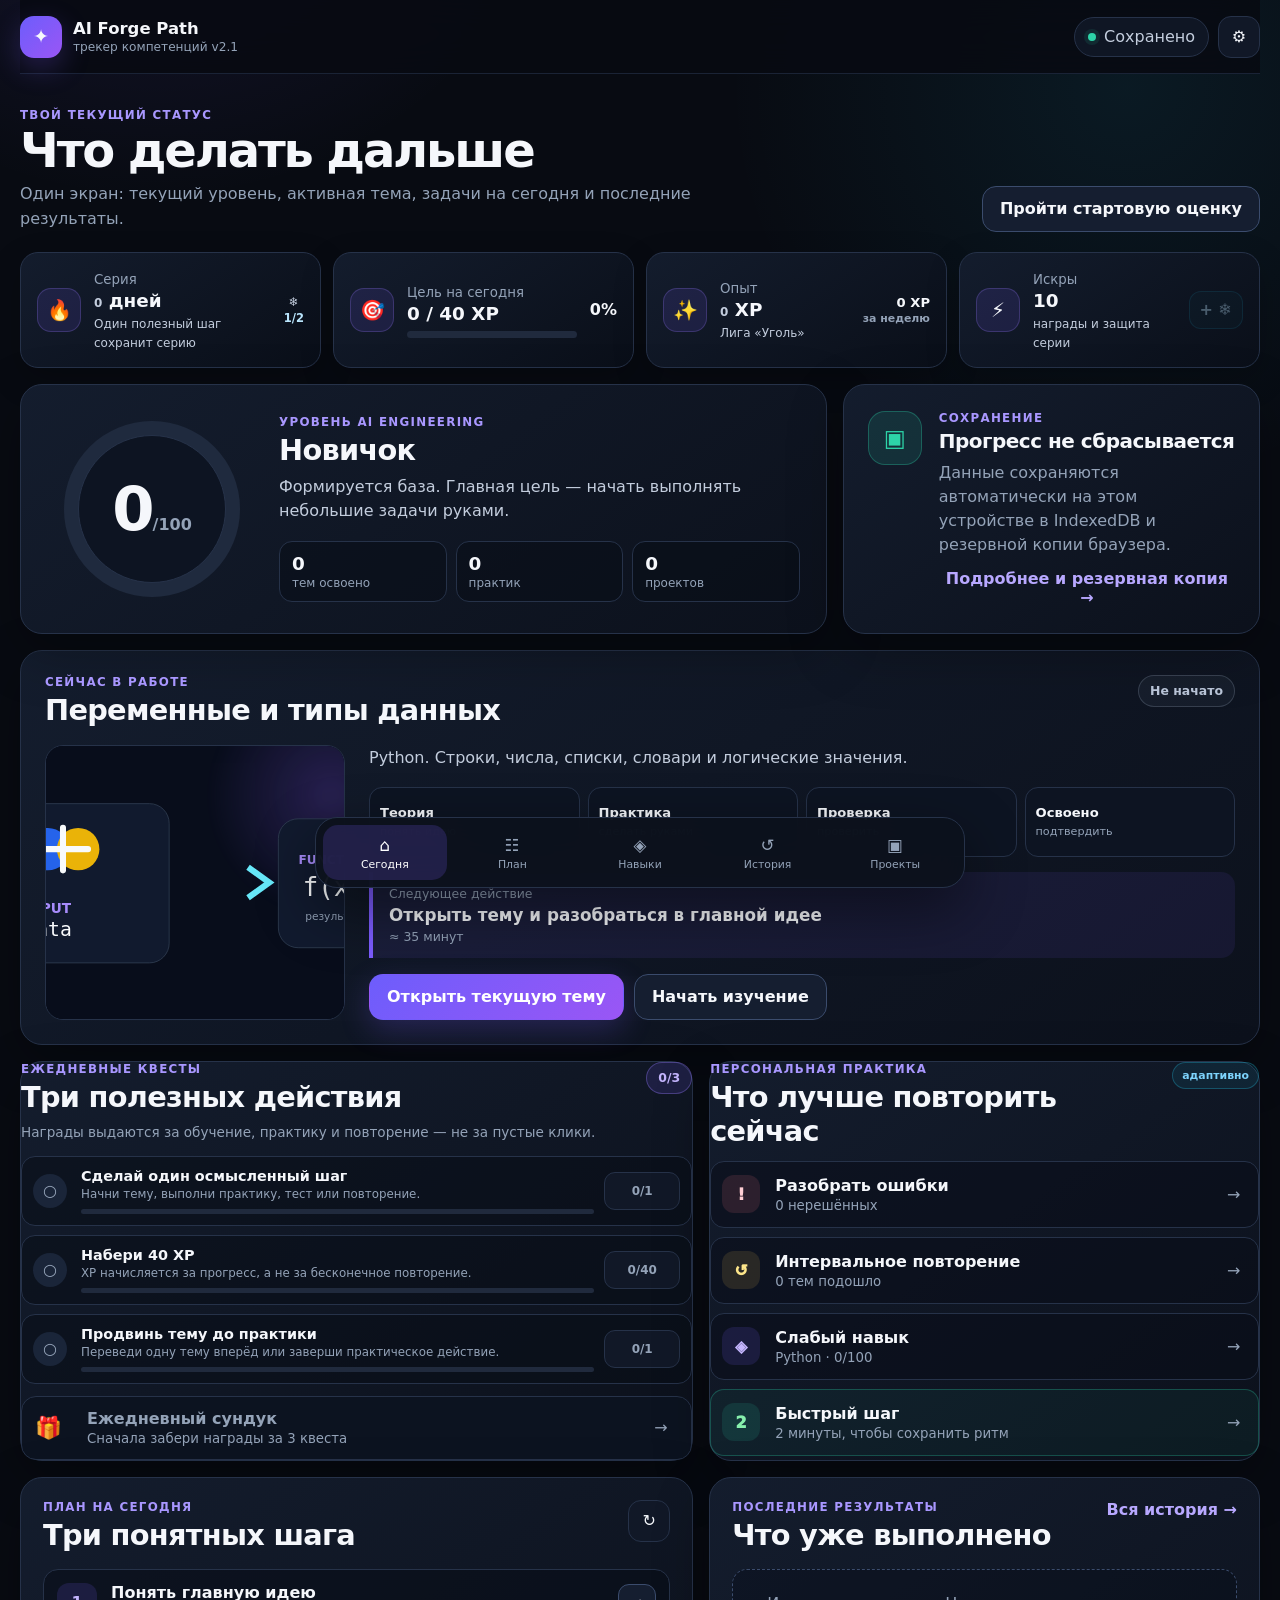
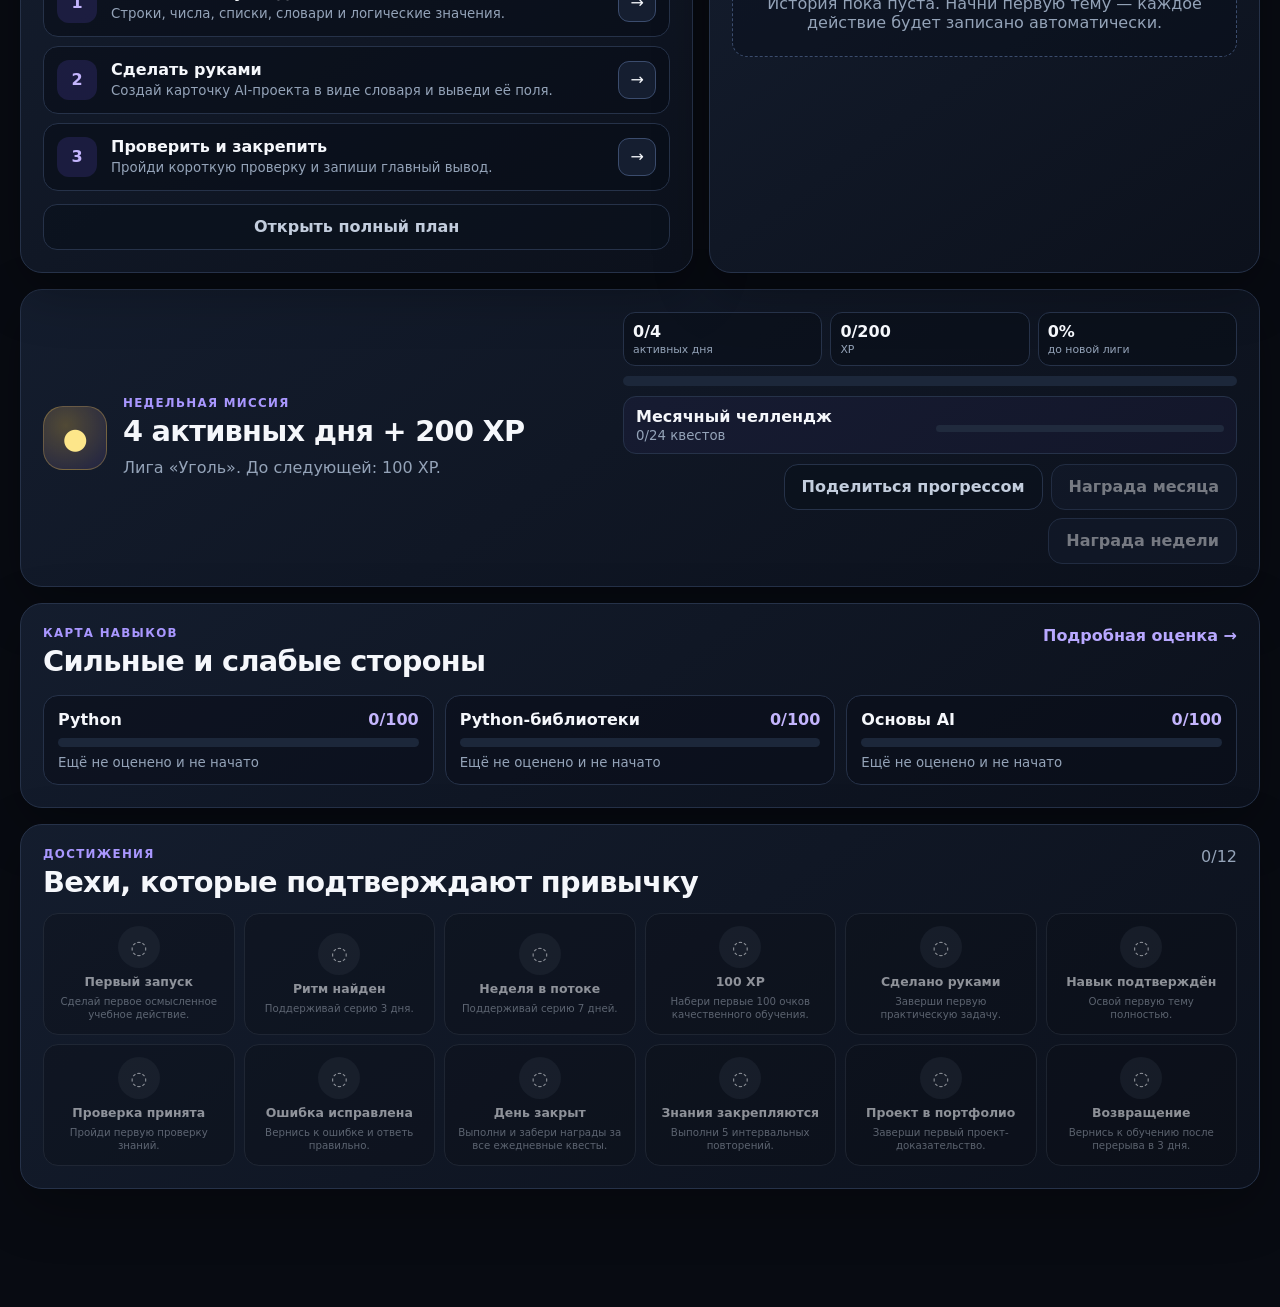
==== commit 3e63c554: "Integrate adaptive learning mechanics v2.1" ====
--- a/index.html
+++ b/index.html
@@ -10,14 +10,14 @@
   <link rel="icon" href="icons/icon-192.png" />
   <link rel="apple-touch-icon" href="icons/icon-192.png" />
   <link rel="stylesheet" href="styles.css" />
-  <title>AI Forge Path v2</title>
+  <title>AI Forge Path v2.1</title>
 </head>
 <body>
   <div class="app-shell">
     <header class="topbar">
       <button class="brand" type="button" data-view-target="today" aria-label="На главную">
         <span class="brand-mark">✦</span>
-        <span><strong>AI Forge Path</strong><small>трекер компетенций v2</small></span>
+        <span><strong>AI Forge Path</strong><small>трекер компетенций v2.1</small></span>
       </button>
       <div class="top-actions">
         <button id="storageStatusBtn" class="save-status" type="button" title="Где хранится прогресс">
@@ -38,6 +38,29 @@
           </div>
           <button id="runAssessmentBtn" class="btn btn-secondary" type="button">Пройти стартовую оценку</button>
         </div>
+
+        <section class="habit-dashboard" aria-label="Ежедневная мотивация и прогресс">
+          <article class="habit-card streak-card">
+            <span class="habit-icon">🔥</span>
+            <div><small>Серия</small><strong><span id="streakValue">0</span> дней</strong><span id="streakTodayText">Сделай один шаг сегодня</span></div>
+            <div class="freeze-stack" title="Заморозки защищают серию"><span>❄</span><b id="freezeValue">1/2</b></div>
+          </article>
+          <article class="habit-card goal-card">
+            <span class="habit-icon">🎯</span>
+            <div class="habit-grow"><small>Цель на сегодня</small><strong id="dailyGoalLabel">0 / 40 XP</strong><div class="mini-progress"><span id="dailyGoalBar"></span></div></div>
+            <b id="dailyGoalPercent">0%</b>
+          </article>
+          <article class="habit-card xp-card">
+            <span class="habit-icon">✨</span>
+            <div class="habit-grow"><small>Опыт</small><strong><span id="xpTotalValue">0</span> XP</strong><span id="leagueLabel">Лига «Уголь»</span></div>
+            <span id="weeklyXpValue" class="habit-side">0 XP<br><small>за неделю</small></span>
+          </article>
+          <article class="habit-card currency-card">
+            <span class="habit-icon">⚡</span>
+            <div class="habit-grow"><small>Искры</small><strong id="sparksValue">10</strong><span>награды и защита серии</span></div>
+            <button id="buyFreezeBtn" class="mini-action" type="button">+ ❄</button>
+          </article>
+        </section>
 
         <section class="overview-grid">
           <article class="card level-card">
@@ -93,6 +116,28 @@
           </div>
         </section>
 
+        <section class="two-column engagement-panels">
+          <article class="card quests-card">
+            <div class="section-head">
+              <div><p class="eyebrow">ЕЖЕДНЕВНЫЕ КВЕСТЫ</p><h2>Три полезных действия</h2></div>
+              <span id="questCounter" class="status-badge status-learning">0/3</span>
+            </div>
+            <p class="section-note">Награды выдаются за обучение, практику и повторение — не за пустые клики.</p>
+            <div id="dailyQuestList" class="quest-list"></div>
+            <button id="dailyChestBtn" class="reward-chest" type="button" disabled><span>🎁</span><span><b>Ежедневный сундук</b><small>Сначала забери награды за 3 квеста</small></span><span>→</span></button>
+          </article>
+
+          <article class="card practice-hub-card">
+            <div class="section-head"><div><p class="eyebrow">ПЕРСОНАЛЬНАЯ ПРАКТИКА</p><h2>Что лучше повторить сейчас</h2></div><span class="adaptive-chip">адаптивно</span></div>
+            <div class="practice-options">
+              <button class="practice-option" type="button" data-practice-mode="mistakes"><span class="practice-symbol red">!</span><span><b>Разобрать ошибки</b><small><span id="mistakeCount">0</span> нерешённых</small></span><i>→</i></button>
+              <button class="practice-option" type="button" data-practice-mode="reviews"><span class="practice-symbol yellow">↺</span><span><b>Интервальное повторение</b><small><span id="reviewDueCount">0</span> тем подошло</small></span><i>→</i></button>
+              <button class="practice-option" type="button" data-practice-mode="weakest"><span class="practice-symbol violet">◈</span><span><b>Слабый навык</b><small id="weakestSkillName">Определяем…</small></span><i>→</i></button>
+              <button class="practice-option rescue" type="button" data-practice-mode="rescue"><span class="practice-symbol green">2</span><span><b>Быстрый шаг</b><small>2 минуты, чтобы сохранить ритм</small></span><i>→</i></button>
+            </div>
+          </article>
+        </section>
+
         <section class="two-column">
           <article class="card today-plan-card">
             <div class="section-head">
@@ -112,12 +157,29 @@
           </article>
         </section>
 
+        <section class="card weekly-card">
+          <div class="weekly-main">
+            <div class="league-emblem" id="leagueEmblem">●</div>
+            <div><p class="eyebrow">НЕДЕЛЬНАЯ МИССИЯ</p><h2 id="weeklyMissionTitle">4 активных дня + 200 XP</h2><p id="weeklyMissionText">Возвращайся регулярно и двигайся вперёд разными способами.</p></div>
+          </div>
+          <div class="weekly-progress-wrap">
+            <div class="weekly-stats"><span><b id="weeklyDaysProgress">0/4</b><small>активных дня</small></span><span><b id="weeklyXpProgress">0/200</b><small>XP</small></span><span><b id="leagueProgressLabel">0%</b><small>до новой лиги</small></span></div>
+            <div class="progress-track large"><span id="weeklyMissionBar"></span></div>
+            <div class="monthly-challenge"><span><b>Месячный челлендж</b><small id="monthlyChallengeLabel">0/24 квестов</small></span><div class="mini-progress"><span id="monthlyChallengeBar"></span></div></div>
+            <div class="weekly-actions"><button id="shareProgressBtn" class="btn btn-quiet" type="button">Поделиться прогрессом</button><button id="monthlyRewardBtn" class="btn btn-secondary" type="button" disabled>Награда месяца</button><button id="weeklyRewardBtn" class="btn btn-secondary" type="button" disabled>Награда недели</button></div>
+          </div>
+        </section>
+
         <section class="card skill-snapshot-card">
           <div class="section-head">
             <div><p class="eyebrow">КАРТА НАВЫКОВ</p><h2>Сильные и слабые стороны</h2></div>
             <button class="text-btn" type="button" data-view-target="skills">Подробная оценка →</button>
           </div>
           <div id="skillSnapshot" class="skill-snapshot"></div>
+        </section>
+        <section class="card achievement-card">
+          <div class="section-head"><div><p class="eyebrow">ДОСТИЖЕНИЯ</p><h2>Вехи, которые подтверждают привычку</h2></div><span id="achievementCounter" class="muted">0/12</span></div>
+          <div id="achievementShelf" class="achievement-shelf"></div>
         </section>
       </section>
 
@@ -195,11 +257,13 @@
   <dialog id="assessmentDialog" class="modal assessment-modal"><div class="modal-content"></div></dialog>
   <dialog id="projectDialog" class="modal project-modal"><div class="modal-content"></div></dialog>
   <dialog id="settingsDialog" class="modal settings-modal"><div class="modal-content"></div></dialog>
+  <dialog id="practiceDialog" class="modal practice-modal"><div class="modal-content"></div></dialog>
   <div id="toast" class="toast" role="status" aria-live="polite"></div>
   <input id="importInput" type="file" accept="application/json" hidden />
 
   <script src="data.js"></script>
   <script src="core.js"></script>
+  <script src="engagement.js"></script>
   <script src="render.js"></script>
   <script src="dialogs.js"></script>
 </body>
--- a/styles.css
+++ b/styles.css
@@ -354,3 +354,126 @@
   .bottom-nav { gap: 1px; padding: 5px; }
   .nav-btn small { font-size: .61rem; }
 }
+
+/* v2.1 learning loop: streaks, quests, adaptive practice and rewards */
+.habit-dashboard { display: grid; grid-template-columns: repeat(4, minmax(0,1fr)); gap: 12px; margin-bottom: 16px; }
+.habit-card { min-height: 104px; display: flex; align-items: center; gap: 13px; padding: 16px; border: 1px solid var(--line); border-radius: 18px; background: linear-gradient(145deg, rgba(20,29,46,.96), rgba(10,15,25,.98)); box-shadow: 0 12px 34px rgba(0,0,0,.2); }
+.habit-card small { color: var(--muted); }
+.habit-card strong { display: block; margin: 2px 0; font-size: 1.15rem; }
+.habit-card span:not(.habit-icon):not(.freeze-stack):not(.habit-side) { color: var(--muted-strong); font-size: .75rem; }
+.habit-icon { flex: 0 0 auto; display: grid; place-items: center; width: 44px; height: 44px; border-radius: 14px; background: rgba(124,92,255,.13); border: 1px solid rgba(154,123,255,.24); font-size: 1.25rem; }
+.habit-grow { min-width: 0; flex: 1; }
+.habit-side { margin-left: auto; color: var(--text); text-align: right; font-size: .82rem; font-weight: 800; }
+.freeze-stack { margin-left: auto; display: grid; justify-items: center; gap: 2px; color: #bae6fd; }
+.freeze-stack b { font-size: .72rem; }
+.mini-progress { overflow: hidden; height: 7px; margin-top: 7px; border-radius: 999px; background: #202a3d; }
+.mini-progress span { display: block; height: 100%; border-radius: inherit; background: linear-gradient(90deg, var(--primary), var(--cyan)); transition: width .3s ease; }
+.mini-action { flex: 0 0 auto; min-width: 48px; min-height: 38px; padding: 0 10px; border: 1px solid rgba(36,200,238,.3); border-radius: 12px; color: #bae6fd; background: rgba(36,200,238,.08); cursor: pointer; font-weight: 900; }
+.mini-action:disabled { opacity: .35; cursor: not-allowed; }
+
+.engagement-panels { margin-top: 16px; }
+.section-note { margin: 8px 0 14px; color: var(--muted); font-size: .85rem; line-height: 1.5; }
+.quest-list { display: grid; gap: 9px; }
+.quest-item { display: grid; grid-template-columns: 38px minmax(0,1fr) auto; gap: 10px; align-items: center; padding: 11px; border: 1px solid var(--line); border-radius: 14px; background: rgba(8,13,23,.55); }
+.quest-item.complete { border-color: rgba(244,196,81,.35); background: rgba(244,196,81,.055); }
+.quest-item.claimed { border-color: rgba(45,212,168,.3); background: rgba(45,212,168,.05); }
+.quest-check { display: grid; place-items: center; width: 34px; height: 34px; border-radius: 50%; color: var(--muted); background: var(--surface-3); font-weight: 900; }
+.quest-item.complete .quest-check { color: var(--yellow); }
+.quest-item.claimed .quest-check { color: var(--green); }
+.quest-copy { min-width: 0; display: grid; gap: 3px; }
+.quest-copy b { font-size: .9rem; }
+.quest-copy small { color: var(--muted); font-size: .74rem; line-height: 1.35; }
+.quest-progress { overflow: hidden; height: 5px; margin-top: 3px; border-radius: 999px; background: #202a3d; }
+.quest-progress i { display: block; height: 100%; border-radius: inherit; background: linear-gradient(90deg, var(--primary), var(--yellow)); }
+.quest-reward { min-width: 76px; min-height: 38px; padding: 0 10px; border: 1px solid rgba(244,196,81,.32); border-radius: 11px; color: #fde68a; background: rgba(244,196,81,.08); cursor: pointer; font-size: .75rem; font-weight: 900; }
+.quest-reward:disabled { color: var(--muted); border-color: var(--line); background: var(--surface); cursor: default; }
+.reward-chest { width: 100%; min-height: 64px; display: grid; grid-template-columns: 42px minmax(0,1fr) 24px; align-items: center; gap: 10px; margin-top: 12px; padding: 10px 13px; border: 1px solid var(--line); border-radius: 15px; color: var(--muted); background: #0c1320; text-align: left; }
+.reward-chest > span:first-child { font-size: 1.35rem; }
+.reward-chest > span:nth-child(2) { display: grid; gap: 3px; }
+.reward-chest small { color: var(--muted); }
+.reward-chest.ready { color: #fff; border-color: rgba(244,196,81,.5); background: linear-gradient(135deg, rgba(124,92,255,.15), rgba(244,196,81,.1)); cursor: pointer; animation: chestPulse 1.8s ease-in-out infinite; }
+@keyframes chestPulse { 50% { box-shadow: 0 0 0 5px rgba(244,196,81,.06), 0 12px 30px rgba(124,92,255,.12); } }
+
+.adaptive-chip { padding: 6px 9px; border: 1px solid rgba(36,200,238,.28); border-radius: 999px; color: #7dd3fc; background: rgba(36,200,238,.08); font-size: .68rem; font-weight: 850; }
+.practice-options { display: grid; gap: 9px; margin-top: 13px; }
+.practice-option { width: 100%; min-height: 67px; display: grid; grid-template-columns: 42px minmax(0,1fr) 20px; align-items: center; gap: 11px; padding: 11px; border: 1px solid var(--line); border-radius: 14px; color: var(--text); background: rgba(8,13,23,.52); text-align: left; cursor: pointer; transition: .16s ease; }
+.practice-option:hover { border-color: var(--line-strong); transform: translateY(-1px); }
+.practice-option > span:nth-child(2) { display: grid; gap: 3px; }
+.practice-option small { color: var(--muted); }
+.practice-option i { color: var(--muted); font-style: normal; }
+.practice-option.rescue { border-color: rgba(45,212,168,.28); background: rgba(45,212,168,.055); }
+.practice-symbol { display: grid; place-items: center; width: 38px; height: 38px; border-radius: 12px; font-weight: 950; }
+.practice-symbol.red { color: #fecdd3; background: rgba(251,113,133,.13); }
+.practice-symbol.yellow { color: #fde68a; background: rgba(244,196,81,.12); }
+.practice-symbol.violet { color: #c4b5fd; background: rgba(124,92,255,.14); }
+.practice-symbol.green { color: #86efac; background: rgba(45,212,168,.12); }
+
+.weekly-card { display: grid; grid-template-columns: 1fr 1.1fr; gap: 22px; align-items: center; margin: 16px 0; padding: 22px; }
+.weekly-main { display: grid; grid-template-columns: 66px minmax(0,1fr); gap: 14px; align-items: center; }
+.league-emblem { display: grid; place-items: center; width: 64px; height: 64px; border-radius: 20px; color: #fde68a; background: radial-gradient(circle at 35% 30%, rgba(244,196,81,.28), rgba(124,92,255,.12)); border: 1px solid rgba(244,196,81,.3); font-size: 1.8rem; }
+.weekly-main p:not(.eyebrow) { margin: 0; color: var(--muted); line-height: 1.5; }
+.weekly-progress-wrap { display: grid; gap: 10px; }
+.weekly-stats { display: grid; grid-template-columns: repeat(3,1fr); gap: 8px; }
+.weekly-stats span { display: grid; gap: 2px; padding: 9px; border: 1px solid var(--line); border-radius: 12px; background: rgba(8,13,23,.55); }
+.weekly-stats small { color: var(--muted); font-size: .68rem; }
+.progress-track.large { height: 10px; }
+.weekly-progress-wrap .btn { justify-self: end; }
+
+.achievement-card { margin-top: 16px; padding: 22px; }
+.achievement-shelf { display: grid; grid-template-columns: repeat(6,minmax(0,1fr)); gap: 9px; margin-top: 14px; }
+.achievement { min-height: 122px; display: grid; align-content: center; justify-items: center; gap: 6px; padding: 10px; border: 1px solid var(--line); border-radius: 15px; background: rgba(8,13,23,.52); text-align: center; }
+.achievement > span { display: grid; place-items: center; width: 42px; height: 42px; border-radius: 50%; background: var(--surface-3); font-size: 1.2rem; }
+.achievement b { font-size: .78rem; }
+.achievement small { color: var(--muted); font-size: .64rem; line-height: 1.3; }
+.achievement.unlocked { border-color: rgba(244,196,81,.32); background: linear-gradient(145deg, rgba(244,196,81,.075), rgba(124,92,255,.06)); }
+.achievement.locked { opacity: .55; filter: saturate(.55); }
+
+.practice-dialog-list { display: grid; gap: 10px; margin-top: 16px; }
+.practice-dialog-item { display: grid; grid-template-columns: 44px minmax(0,1fr) auto; gap: 12px; align-items: center; padding: 13px; border: 1px solid var(--line); border-radius: 15px; background: var(--surface); }
+.practice-dialog-item p { margin: 4px 0; color: var(--muted-strong); line-height: 1.45; }
+.practice-dialog-item small { color: var(--muted); }
+.rescue-session { max-width: 600px; display: grid; justify-items: center; gap: 12px; margin: 12px auto 0; padding: 22px; border: 1px solid rgba(45,212,168,.3); border-radius: 20px; background: rgba(45,212,168,.055); text-align: center; }
+.rescue-session p { margin: 0; color: var(--muted-strong); line-height: 1.6; }
+.rescue-session ol { width: 100%; margin: 0; padding-left: 22px; color: var(--muted); text-align: left; line-height: 1.8; }
+.rescue-flame { font-size: 3rem; filter: drop-shadow(0 10px 25px rgba(251,146,60,.25)); }
+.mistake-feedback { border-color: rgba(251,113,133,.35); background: rgba(251,113,133,.06); }
+.reward-preview { display: inline-block; margin-top: 10px; color: #fde68a; font-weight: 850; }
+
+.celebration-layer { position: fixed; z-index: 200; inset: 0; display: grid; place-items: center; padding: 20px; background: rgba(4,7,12,.38); backdrop-filter: blur(3px); opacity: 0; pointer-events: none; transition: opacity .18s ease; }
+.celebration-layer.show { opacity: 1; }
+.celebration-card { min-width: min(360px, calc(100vw - 40px)); display: grid; justify-items: center; gap: 8px; padding: 24px; border: 1px solid rgba(244,196,81,.4); border-radius: 24px; background: linear-gradient(145deg, #172137, #0b111d); box-shadow: 0 30px 100px rgba(0,0,0,.55); transform: scale(.9) translateY(10px); transition: transform .22s ease; }
+.celebration-layer.show .celebration-card { transform: scale(1) translateY(0); }
+.celebration-card span { font-size: 3rem; }
+.celebration-card strong { font-size: 1.4rem; }
+.celebration-card small { color: var(--muted-strong); text-align: center; }
+
+@media (max-width: 1050px) {
+  .habit-dashboard { grid-template-columns: repeat(2,minmax(0,1fr)); }
+  .achievement-shelf { grid-template-columns: repeat(4,minmax(0,1fr)); }
+}
+
+@media (max-width: 720px) {
+  .habit-dashboard { grid-template-columns: 1fr 1fr; }
+  .habit-card { min-height: 92px; padding: 12px; }
+  .habit-icon { width: 38px; height: 38px; }
+  .habit-side { display: none; }
+  .weekly-card { grid-template-columns: 1fr; padding: 17px; }
+  .weekly-progress-wrap .btn { width: 100%; }
+  .achievement-shelf { grid-template-columns: repeat(3,minmax(0,1fr)); }
+  .practice-dialog-item { grid-template-columns: 40px minmax(0,1fr); }
+  .practice-dialog-item .btn { grid-column: 2; justify-self: start; }
+}
+
+@media (max-width: 480px) {
+  .habit-dashboard { grid-template-columns: 1fr; }
+  .habit-card { min-height: 78px; }
+  .quest-item { grid-template-columns: 34px minmax(0,1fr); }
+  .quest-reward { grid-column: 2; justify-self: start; }
+  .weekly-stats { grid-template-columns: 1fr 1fr; }
+  .achievement-shelf { grid-template-columns: repeat(2,minmax(0,1fr)); }
+}
+.monthly-challenge { display: grid; grid-template-columns: minmax(0,1fr) 1fr; gap: 12px; align-items: center; padding: 10px 12px; border: 1px solid var(--line); border-radius: 13px; background: rgba(124,92,255,.055); }
+.monthly-challenge > span { display: grid; gap: 2px; }
+.monthly-challenge small { color: var(--muted); }
+.weekly-actions { display: flex; flex-wrap: wrap; justify-content: flex-end; gap: 8px; }
+@media (max-width: 720px) { .monthly-challenge { grid-template-columns: 1fr; } .weekly-actions .btn { width: 100%; } }
